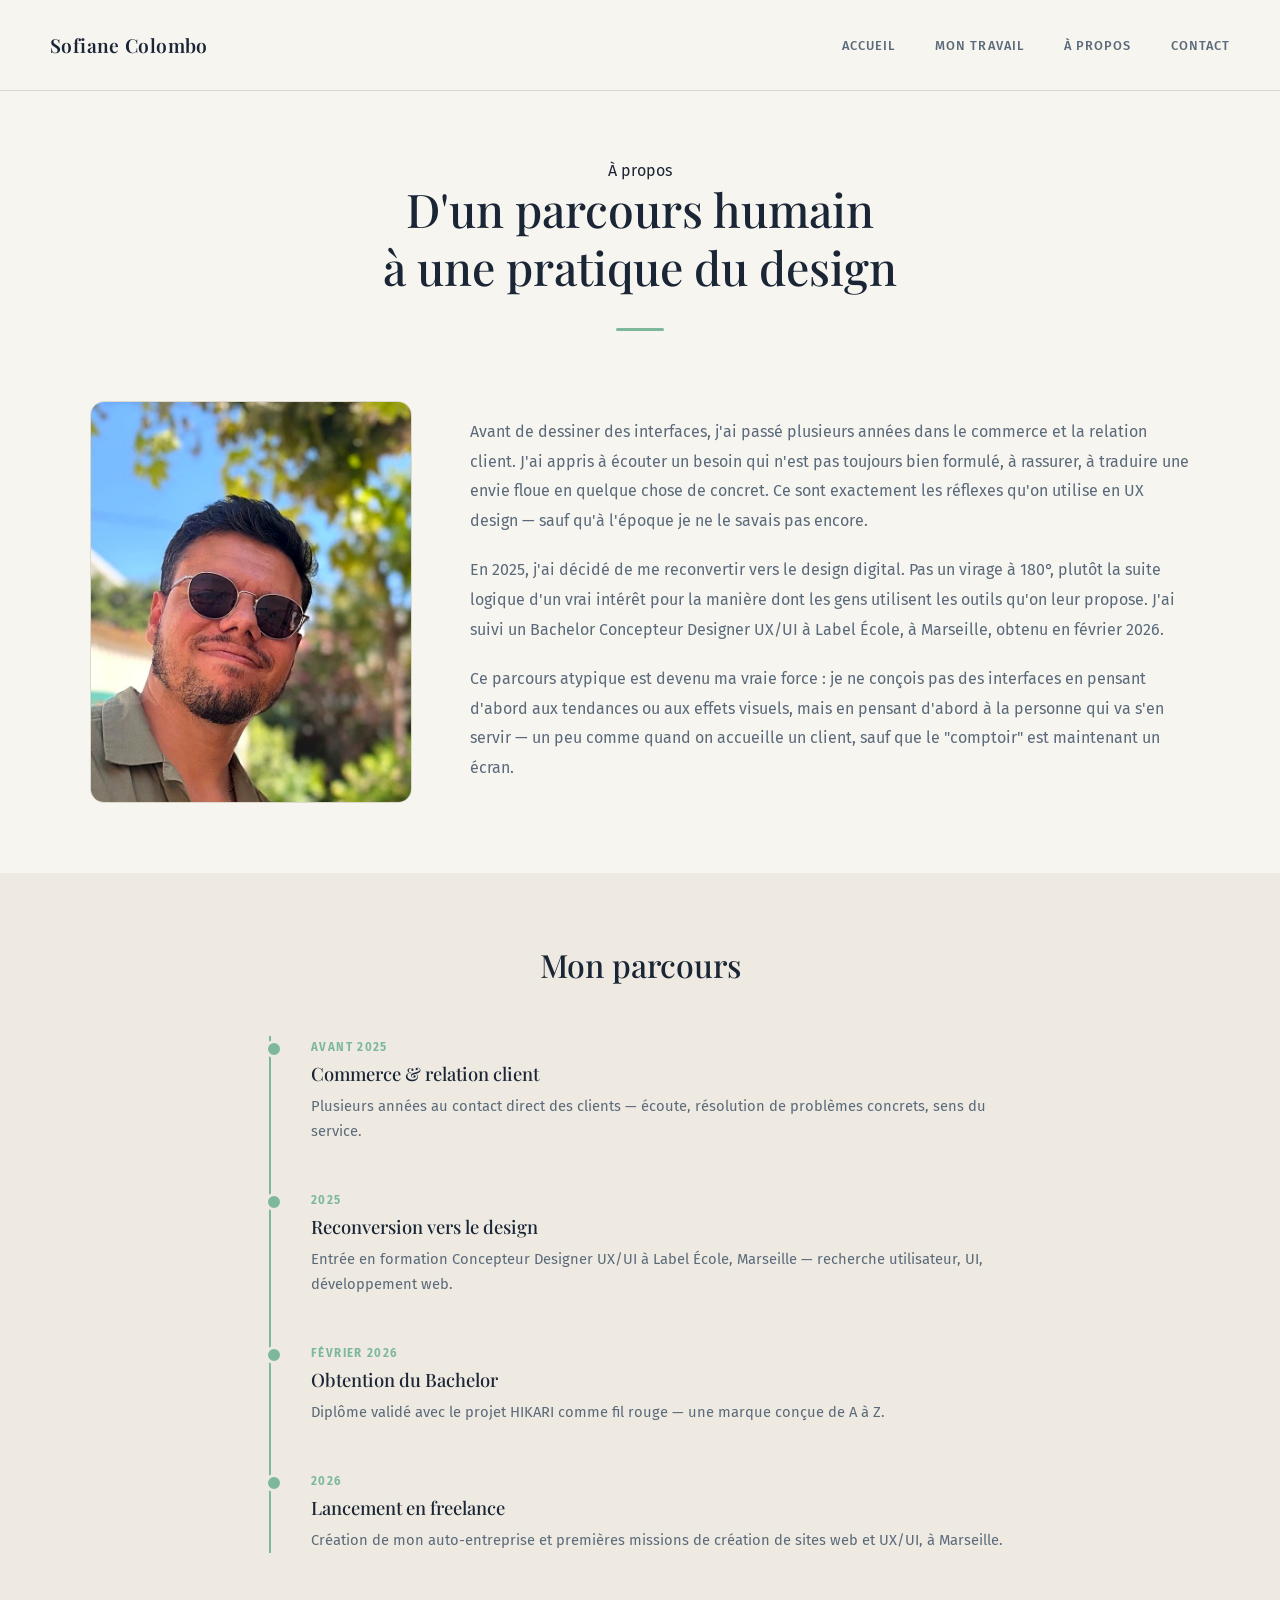
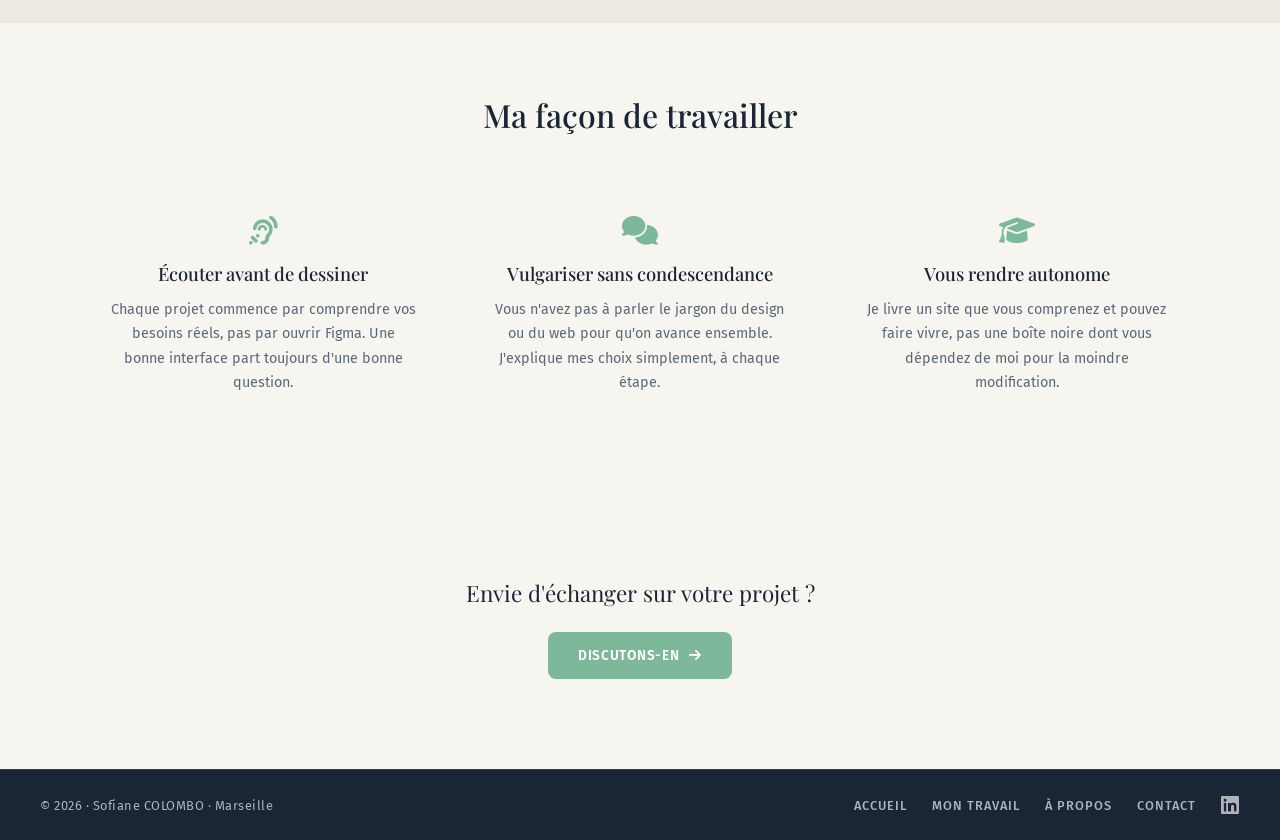
==== a-propos.html @ ccccb4e5 "Refonte totale UX" ====
<!DOCTYPE html>
<html lang="fr">
<head>
    <meta charset="UTF-8">
    <meta name="viewport" content="width=device-width, initial-scale=1.0">
    <meta name="description" content="À propos — Sofiane Colombo, Designer UX/UI & créateur de sites web, Marseille">
    <title>À propos — S. COLOMBO</title>

    <link rel="stylesheet" href="./style.css"/>
    <link rel="preconnect" href="https://fonts.googleapis.com">
    <link rel="preconnect" href="https://fonts.gstatic.com" crossorigin>
    <link href="https://fonts.googleapis.com/css2?family=Fira+Sans:wght@300;400;600&family=Playfair+Display:ital,wght@0,400;0,600;0,700;0,800;1,400&display=swap" rel="stylesheet">
    <link rel='stylesheet' href='https://cdn-uicons.flaticon.com/2.1.0/uicons-regular-rounded/css/uicons-regular-rounded.css'>
    <link rel='stylesheet' href='https://cdn-uicons.flaticon.com/2.1.0/uicons-brands/css/uicons-brands.css'>
    <link rel='stylesheet' href='https://cdn-uicons.flaticon.com/2.1.0/uicons-solid-straight/css/uicons-solid-straight.css'>
    <link rel='stylesheet' href='https://cdn-uicons.flaticon.com/2.1.0/uicons-thin-rounded/css/uicons-thin-rounded.css'>
    <link rel="stylesheet" href="https://cdnjs.cloudflare.com/ajax/libs/font-awesome/6.5.0/css/all.min.css">
</head>

<body>

    <header>
        <a href="./index.html" class="header-name">Sofiane Colombo</a>
        <nav>
            <a href="./index.html">Accueil</a>
            <a href="./travail.html">Mon travail</a>
            <a href="./a-propos.html">À propos</a>
            <a href="./contact.html">Contact</a>
        </nav>
    </header>

    <main>

        <!-- INTRO -->
        <section id="about-hero">
            <span class="eyebrow">À propos</span>
            <h1>D'un parcours humain<br>à une pratique du design</h1>
            <div class="intro-divider"></div>
        </section>

        <!-- STORY -->
        <section id="about-story">
            <div class="about-story-grid">
                <div class="about-portrait">
                    <div class="about-portrait-frame">
                        <img src="./asset/portrait.jpg" alt="Sofiane Colombo" onerror="this.parentElement.classList.add('no-image')">
                    </div>
                </div>
                <div class="about-text">
                    <p>
                        Avant de dessiner des interfaces, j'ai passé plusieurs années dans le commerce et la relation client. J'ai appris à écouter un besoin qui n'est pas toujours bien formulé, à rassurer, à traduire une envie floue en quelque chose de concret. Ce sont exactement les réflexes qu'on utilise en UX design — sauf qu'à l'époque je ne le savais pas encore.
                    </p>
                    <p>
                        En 2025, j'ai décidé de me reconvertir vers le design digital. Pas un virage à 180°, plutôt la suite logique d'un vrai intérêt pour la manière dont les gens utilisent les outils qu'on leur propose. J'ai suivi un Bachelor Concepteur Designer UX/UI à Label École, à Marseille, obtenu en février 2026.
                    </p>
                    <p>
                        Ce parcours atypique est devenu ma vraie force : je ne conçois pas des interfaces en pensant d'abord aux tendances ou aux effets visuels, mais en pensant d'abord à la personne qui va s'en servir — un peu comme quand on accueille un client, sauf que le "comptoir" est maintenant un écran.
                    </p>
                </div>
            </div>
        </section>

        <!-- TIMELINE -->
        <section id="about-timeline">
            <h2>Mon parcours</h2>
            <div class="timeline">
                <div class="timeline-item">
                    <div class="timeline-dot"></div>
                    <div class="timeline-content">
                        <span class="timeline-date">Avant 2025</span>
                        <h3>Commerce & relation client</h3>
                        <p>Plusieurs années au contact direct des clients — écoute, résolution de problèmes concrets, sens du service.</p>
                    </div>
                </div>
                <div class="timeline-item">
                    <div class="timeline-dot"></div>
                    <div class="timeline-content">
                        <span class="timeline-date">2025</span>
                        <h3>Reconversion vers le design</h3>
                        <p>Entrée en formation Concepteur Designer UX/UI à Label École, Marseille — recherche utilisateur, UI, développement web.</p>
                    </div>
                </div>
                <div class="timeline-item">
                    <div class="timeline-dot"></div>
                    <div class="timeline-content">
                        <span class="timeline-date">Février 2026</span>
                        <h3>Obtention du Bachelor</h3>
                        <p>Diplôme validé avec le projet HIKARI comme fil rouge — une marque conçue de A à Z.</p>
                    </div>
                </div>
                <div class="timeline-item">
                    <div class="timeline-dot"></div>
                    <div class="timeline-content">
                        <span class="timeline-date">2026</span>
                        <h3>Lancement en freelance</h3>
                        <p>Création de mon auto-entreprise et premières missions de création de sites web et UX/UI, à Marseille.</p>
                    </div>
                </div>
            </div>
        </section>

        <!-- APPROCHE -->
        <section id="about-values">
            <h2>Ma façon de travailler</h2>
            <div class="values-grid">
                <div class="value-item">
                    <i class="fa-solid fa-ear-listen"></i>
                    <h3>Écouter avant de dessiner</h3>
                    <p>Chaque projet commence par comprendre vos besoins réels, pas par ouvrir Figma. Une bonne interface part toujours d'une bonne question.</p>
                </div>
                <div class="value-item">
                    <i class="fa-solid fa-comments"></i>
                    <h3>Vulgariser sans condescendance</h3>
                    <p>Vous n'avez pas à parler le jargon du design ou du web pour qu'on avance ensemble. J'explique mes choix simplement, à chaque étape.</p>
                </div>
                <div class="value-item">
                    <i class="fa-solid fa-graduation-cap"></i>
                    <h3>Vous rendre autonome</h3>
                    <p>Je livre un site que vous comprenez et pouvez faire vivre, pas une boîte noire dont vous dépendez de moi pour la moindre modification.</p>
                </div>
            </div>
        </section>

        <!-- CTA -->
        <section id="about-cta">
            <p class="about-cta-text">Envie d'échanger sur votre projet ?</p>
            <a href="./contact.html" class="hero-cta">
                Discutons-en <i class="fa-solid fa-arrow-right"></i>
            </a>
        </section>

    </main>

    <footer>
        <p>© 2026 · Sofiane COLOMBO · Marseille</p>
        <div class="footer-links">
            <a href="./index.html">Accueil</a>
            <a href="./travail.html">Mon travail</a>
            <a href="./a-propos.html">À propos</a>
            <a href="./contact.html">Contact</a>
            <a href="https://www.linkedin.com/in/sofiane-colombo-744582396/" target="_blank">
                <i class="fa-brands fa-linkedin"></i>
            </a>
        </div>
    </footer>

</body>
</html>
---- style.css ----
/* =============================================
   VARIABLES
   ============================================= */
:root {
    --ardoise: #1A2535;
    --ardoise-mid: #243345;
    --ardoise-light: #2E3F55;
    --sauge: #7EB89A;
    --sauge-light: #A8D4BC;
    --sauge-dim: rgba(126, 184, 154, 0.15);
    --blanc: #FFFFFF;
    --ivoire: #F7F5F0;
    --ivoire-mid: #EEEAE2;
    --texte: #1A2535;
    --texte-muted: #5A6A7A;
    --texte-light: rgba(255, 255, 255, 0.65);
}

/* =============================================
   BASE
   ============================================= */
body {
    margin: 0;
    padding: 0;
    font-family: "Fira Sans", sans-serif;
    background-color: var(--ivoire);
    color: var(--texte);
}

h1, h2, h3 {
    font-family: "Playfair Display", serif;
    font-weight: 500;
}

/* =============================================
   HEADER
   ============================================= */
header {
    display: flex;
    justify-content: space-between;
    align-items: center;
    height: 90px;
    padding: 0 50px;
    background-color: var(--ivoire);
    border-bottom: 1px solid #DDD8CC;
}

.header-name {
    font-family: "Playfair Display", serif;
    font-size: 1.2rem;
    font-weight: 600;
    color: var(--ardoise);
    text-decoration: none;
    letter-spacing: 0.02em;
}

header nav {
    display: flex;
    gap: 40px;
}

header nav a {
    font-family: "Fira Sans", sans-serif;
    font-size: 0.8rem;
    font-weight: 500;
    letter-spacing: 0.08em;
    text-transform: uppercase;
    text-decoration: none;
    color: var(--texte-muted);
    transition: color 0.3s ease;
    position: relative;
}

header nav a::after {
    content: '';
    position: absolute;
    bottom: -6px;
    left: 0;
    width: 0;
    height: 2px;
    background-color: var(--sauge);
    transition: width 0.3s ease;
}

header nav a:hover {
    color: var(--ardoise);
}

header nav a:hover::after {
    width: 100%;
}

/* =============================================
   FOOTER
   ============================================= */
footer {
    display: flex;
    justify-content: space-between;
    align-items: center;
    height: 70px;
    padding: 0 40px;
    background-color: var(--ardoise);
    border-top: 1px solid var(--ardoise-light);
    color: var(--texte-light);
    font-family: "Fira Sans", sans-serif;
    font-size: 0.8rem;
    letter-spacing: 0.5px;
}

.footer-links {
    display: flex;
    align-items: center;
    gap: 25px;
}

.footer-links a {
    text-decoration: none;
    color: var(--texte-light);
    font-size: 0.8rem;
    font-weight: 500;
    letter-spacing: 1px;
    text-transform: uppercase;
    transition: color 0.3s ease;
}

.footer-links a:hover {
    color: var(--sauge);
}

.footer-links i {
    font-size: 1.3rem;
}

/* =============================================
   BOUTONS & CTA GÉNÉRIQUES
   ============================================= */
.hero-cta {
    display: inline-flex;
    align-items: center;
    gap: 10px;
    background-color: var(--sauge);
    color: var(--blanc);
    padding: 15px 30px;
    border-radius: 8px;
    text-decoration: none;
    font-family: "Fira Sans", sans-serif;
    font-weight: 600;
    letter-spacing: 0.05em;
    text-transform: uppercase;
    font-size: 0.85rem;
    width: fit-content;
    transition: background-color 0.3s ease, transform 0.3s ease;
}

.hero-cta:hover {
    background-color: #3A7A5A;
    transform: translateY(-2px);
}

.bottom-cta {
    text-align: center;
    margin-top: 50px;
    padding-top: 40px;
    border-top: 1px solid #DDD8CC;
}

.bottom-cta-text {
    font-family: "Playfair Display", serif;
    font-size: 1.3rem;
    color: var(--ardoise);
    margin-bottom: 20px;
}

.bottom-cta-button {
    display: inline-flex;
    align-items: center;
    gap: 10px;
    background-color: #3A7A5A;
    color: var(--blanc);
    padding: 14px 28px;
    border-radius: 8px;
    text-decoration: none;
    font-family: "Fira Sans", sans-serif;
    font-weight: 600;
    letter-spacing: 0.05em;
    text-transform: uppercase;
    font-size: 0.85rem;
    transition: background-color 0.3s ease, transform 0.3s ease;
}

.bottom-cta-button:hover {
    background-color: var(--sauge);
    transform: translateY(-2px);
}

/* =============================================
   HOMEPAGE — HERO
   ============================================= */
#home-hero {
    display: grid;
    grid-template-columns: 1fr 1fr;
    gap: 60px;
    align-items: center;
    max-width: 1300px;
    margin: 0 auto;
    padding: 30px 50px 40px;
    min-height: calc(100vh - 90px);
}

.hero-text {
    display: flex;
    flex-direction: column;
    gap: 22px;
}

.hero-eyebrow {
    font-family: "Fira Sans", sans-serif;
    font-size: 0.7rem;
    font-weight: 500;
    letter-spacing: 0.3em;
    text-transform: uppercase;
    color: var(--sauge);
}

.hero-text h1 {
    font-family: "Playfair Display", serif;
    font-size: clamp(2rem, 3.2vw, 2.9rem);
    font-weight: 500;
    line-height: 1.25;
    color: var(--ardoise);
    margin: 0;
}

.hero-description {
    font-family: "Fira Sans", sans-serif;
    font-size: 0.98rem;
    line-height: 1.85;
    color: var(--texte-muted);
    margin: 0;
}

/* Mockup laptop */
.hero-visual {
    position: relative;
    display: flex;
    justify-content: center;
    align-items: center;
}

.laptop-mockup {
    width: 100%;
    max-width: 420px;
}

.laptop-screen {
    background-color: var(--ardoise);
    border-radius: 14px 14px 4px 4px;
    padding: 12px 12px 6px;
    box-shadow: 0 20px 50px rgba(26, 37, 53, 0.25);
}

.laptop-base {
    height: 14px;
    background: linear-gradient(to bottom, #3A4B60, var(--ardoise));
    border-radius: 0 0 10px 10px;
    margin: 0 -8px;
    box-shadow: 0 8px 15px rgba(0, 0, 0, 0.15);
}

/* Carrousel écran laptop */
.screen-carousel {
    position: relative;
    width: 100%;
    height: 260px;
    border-radius: 4px;
    overflow: hidden;
}

.screen-track {
    display: flex;
    width: 100%;
    height: 100%;
    transition: transform 0.8s ease;
}

.screen-slide {
    flex: 0 0 100%;
    width: 100%;
    height: 100%;
    object-fit: cover;
    object-position: top;
}

/* Cartes flottantes autour du mockup */
.floating-card {
    position: absolute;
    border-radius: 10px;
    box-shadow: 0 15px 35px rgba(26, 37, 53, 0.2);
    border: 4px solid var(--blanc);
    object-fit: cover;
}

.floating-card--1 {
    width: 140px;
    height: 100px;
    bottom: 20px;
    left: -20px;
    transform: rotate(-6deg);
    background-color: var(--blanc);
}

.floating-card--2 {
    width: 110px;
    height: 110px;
    top: 0;
    right: -10px;
    transform: rotate(5deg);
    object-fit: contain;
    background-color: var(--blanc);
}

/* =============================================
   PAGE CONTACT
   ============================================= */
.contact-page-body {
    min-height: 100vh;
    display: flex;
    flex-direction: column;
}

.contact-main {
    flex: 1;
    display: flex;
    justify-content: center;
    align-items: center;
    padding: 20px;
    background-color: var(--ivoire);
    background-image: radial-gradient(#DDD8CC 1px, transparent 1px);
    background-size: 20px 20px;
}

.business-card {
    background-color: var(--blanc);
    width: 100%;
    max-width: 400px;
    padding: 40px;
    border: 2px solid var(--sauge);
    border-radius: 15px;
    box-shadow: 10px 10px 0px var(--ivoire-mid);
    text-align: center;
    position: relative;
}

.card-header h3 {
    margin: 0;
    font-size: 1.8rem;
    color: var(--ardoise);
}

.job-title {
    font-family: "Fira Sans", sans-serif;
    text-transform: uppercase;
    letter-spacing: 2px;
    color: var(--sauge);
    font-weight: 600;
    font-size: 0.9rem;
    display: block;
    margin-bottom: 15px;
}

.status-badge {
    display: inline-flex;
    align-items: center;
    gap: 8px;
    background-color: rgba(126, 184, 154, 0.1);
    color: #3A7A5A;
    padding: 5px 12px;
    border-radius: 20px;
    font-size: 0.8rem;
    font-weight: 600;
    border: 1px solid rgba(126, 184, 154, 0.4);
}

.dot {
    height: 8px;
    width: 8px;
    background-color: var(--sauge);
    border-radius: 50%;
    display: inline-block;
}

.divider {
    border: 0;
    height: 1px;
    background: var(--ivoire-mid);
    margin: 30px auto;
    width: 50%;
}

.contact-row {
    display: flex;
    align-items: center;
    justify-content: flex-start;
    gap: 15px;
    padding: 12px;
    margin-bottom: 10px;
    text-decoration: none;
    color: var(--texte-muted);
    background-color: var(--ivoire);
    border-radius: 8px;
    transition: all 0.3s ease;
    border: 1px solid transparent;
}

.contact-row:not(.static):hover {
    background-color: var(--ivoire-mid);
    border-color: var(--sauge);
    transform: translateX(5px);
    color: var(--ardoise);
}

.contact-arrow {
    margin-left: auto;
    font-size: 0.8rem;
    color: var(--sauge);
    opacity: 0.5;
    transition: opacity 0.25s ease, transform 0.25s ease;
}

.contact-row:hover .contact-arrow {
    opacity: 1;
    transform: translateX(4px);
}

.icon-box {
    width: 35px;
    height: 35px;
    background-color: var(--sauge-dim);
    color: var(--sauge);
    border-radius: 50%;
    display: flex;
    justify-content: center;
    align-items: center;
}

.icon-box i {
    font-size: 1rem;
    margin: 0;
}

.card-footer {
    margin-top: 30px;
}

.card-footer a {
    color: var(--sauge);
    text-decoration: none;
    font-weight: bold;
    display: flex;
    justify-content: center;
    align-items: center;
    gap: 5px;
}

.card-footer i {
    font-size: 1.2rem;
    margin: 0;
}

/* =============================================
   PAGE TRAVAIL — PROJET DÉTAIL
   ============================================= */
#real-intro {
    text-align: center;
    padding: 70px 20px 50px;
    max-width: 760px;
    margin: 0 auto;
}

#real-intro .eyebrow {
    display: inline-block;
    font-family: "Fira Sans", sans-serif;
    font-size: 0.75rem;
    font-weight: 600;
    letter-spacing: 0.25em;
    text-transform: uppercase;
    color: var(--sauge);
    margin-bottom: 1rem;
}

#real-intro h1 {
    font-family: "Playfair Display", serif;
    font-size: clamp(1.9rem, 4vw, 3rem);
    font-weight: 500;
    color: var(--ardoise);
    line-height: 1.2;
    margin: 0 0 1.4rem;
}

#real-intro .intro-text {
    font-family: "Fira Sans", sans-serif;
    font-size: 1rem;
    line-height: 1.75;
    color: var(--texte-muted);
    margin: 0 auto;
}

.intro-divider {
    width: 48px;
    height: 3px;
    background-color: var(--sauge);
    margin: 2rem auto 0;
    border-radius: 2px;
}

#real-projects {
    max-width: 1100px;
    margin: 0 auto;
    padding: 20px 20px 60px;
    display: flex;
    flex-direction: column;
    gap: 30px;
}

.real-block {
    display: grid;
    grid-template-columns: 1fr 1fr;
    border: 1px solid #DDD8CC;
    border-radius: 15px;
    overflow: hidden;
    background-color: var(--blanc);
    max-height: 680px;
    opacity: 0;
    transform: translateY(30px);
    transition: opacity 0.6s ease, transform 0.6s ease, border-color 0.3s ease;
}

.real-block:hover {
    border-color: var(--sauge);
}

.real-block.visible {
    opacity: 1;
    transform: translateY(0);
}

.real-block--alt .real-media {
    order: 2;
    background-color: var(--ardoise-mid);
}

.real-block--alt .real-content {
    order: 1;
}

.real-media {
    position: relative;
    overflow: hidden;
    background-color: var(--ivoire-mid);
    min-height: 340px;
    max-height: 650px;
}

.real-media img {
    width: 100%;
    height: 100%;
    object-fit: contain;
    display: block;
    transition: transform 0.5s ease;
}

.real-media video {
    width: 100%;
    height: 100%;
    object-fit: cover;
    object-position: center top;
    display: block;
    transition: transform 0.5s ease;
}

.real-block:hover .real-media img,
.real-block:hover .real-media video {
    transform: scale(1.04);
}

.real-media--iframe {
    padding: 0;
}

.real-media--iframe iframe {
    position: absolute;
    top: 0;
    left: 0;
    width: 100%;
    height: 100%;
    border: 0;
}

.media-placeholder {
    width: 100%;
    height: 100%;
    min-height: 340px;
    display: flex;
    flex-direction: column;
    align-items: center;
    justify-content: center;
    gap: 10px;
    color: var(--sauge);
    background-color: var(--ivoire-mid);
}

.media-placeholder i {
    font-size: 2.5rem;
    opacity: 0.5;
}

.media-placeholder span {
    font-family: "Fira Sans", sans-serif;
    font-size: 0.72rem;
    letter-spacing: 0.1em;
    text-transform: uppercase;
    opacity: 0.6;
}

.media-badge {
    position: absolute;
    top: 14px;
    left: 14px;
    background-color: var(--sauge);
    color: var(--blanc);
    font-family: "Fira Sans", sans-serif;
    font-size: 0.65rem;
    font-weight: 700;
    letter-spacing: 0.15em;
    text-transform: uppercase;
    padding: 4px 10px;
    border-radius: 4px;
}

.real-content {
    padding: clamp(1.8rem, 4vw, 3rem);
    background-color: var(--blanc);
    color: var(--texte);
    display: flex;
    flex-direction: column;
    justify-content: center;
    gap: 0;
}

.real-content--light {
    background-color: var(--ardoise);
}

.real-content--light h2,
.real-content--light .real-content h2 {
    color: var(--blanc) !important;
}

.real-content--light p,
.real-content--light .step-label,
.real-content--light .real-list {
    color: var(--texte-light) !important;
}

.real-content--light .real-list li strong {
    color: var(--blanc) !important;
}

.real-content--light .real-skills span {
    color: var(--sauge-light);
    border-color: rgba(126, 184, 154, 0.4);
    background-color: rgba(126, 184, 154, 0.1);
}

.real-content--light .real-link {
    color: var(--sauge-light);
}

.real-content--light .real-link:hover {
    color: var(--blanc);
}

.real-tag {
    font-family: "Fira Sans", sans-serif;
    font-size: 0.72rem;
    font-weight: 600;
    letter-spacing: 0.15em;
    text-transform: uppercase;
    color: var(--sauge);
    margin-bottom: 0.9rem;
    display: flex;
    align-items: center;
    gap: 6px;
}

.real-content h2 {
    font-family: "Playfair Display", serif;
    font-size: clamp(1.4rem, 2.5vw, 1.9rem);
    font-weight: 700;
    line-height: 1.2;
    margin: 0 0 1.1rem;
    color: var(--ardoise);
}

.real-content p {
    font-family: "Fira Sans", sans-serif;
    font-size: 0.95rem;
    line-height: 1.75;
    margin-bottom: 0.9rem;
    color: var(--texte-muted);
}

.real-skills {
    display: flex;
    flex-wrap: wrap;
    gap: 8px;
    margin: 0.6rem 0 1.4rem;
}

.real-skills span {
    font-family: "Fira Sans", sans-serif;
    font-size: 0.68rem;
    font-weight: 600;
    letter-spacing: 0.1em;
    text-transform: uppercase;
    padding: 4px 10px;
    border: 1px solid rgba(126, 184, 154, 0.5);
    color: #3A7A5A;
    border-radius: 4px;
    background-color: rgba(126, 184, 154, 0.08);
    transition: background-color 0.2s, border-color 0.2s;
}

.real-skills span:hover {
    background-color: rgba(126, 184, 154, 0.18);
    border-color: var(--sauge);
}

.real-link {
    display: inline-flex;
    align-items: center;
    gap: 8px;
    font-family: "Fira Sans", sans-serif;
    font-size: 0.8rem;
    font-weight: 600;
    letter-spacing: 0.15em;
    text-transform: uppercase;
    text-decoration: none;
    color: var(--sauge);
    transition: gap 0.2s ease, color 0.2s ease;
    align-self: flex-start;
}

.real-link:hover {
    gap: 14px;
    color: #3A7A5A;
}

.project-meta {
    display: flex;
    flex-wrap: wrap;
    justify-content: center;
    gap: 0;
    margin-top: 40px;
    border: 1px solid #DDD8CC;
    border-radius: 12px;
    overflow: hidden;
    max-width: 760px;
    margin-left: auto;
    margin-right: auto;
    background-color: var(--blanc);
}

.meta-item {
    flex: 1 1 160px;
    display: flex;
    flex-direction: column;
    gap: 6px;
    padding: 20px 24px;
    border-right: 1px solid #DDD8CC;
    text-align: center;
}

.meta-item:last-child {
    border-right: none;
}

.meta-label {
    font-family: "Fira Sans", sans-serif;
    font-size: 0.7rem;
    font-weight: 600;
    letter-spacing: 0.15em;
    text-transform: uppercase;
    color: var(--sauge);
}

.meta-value {
    font-family: "Fira Sans", sans-serif;
    font-size: 0.88rem;
    color: var(--texte-muted);
    line-height: 1.4;
}

.real-process {
    display: flex;
    flex-direction: column;
    gap: 10px;
    margin: 1rem 0;
    border-left: 2px solid var(--sauge);
    padding-left: 16px;
}

.process-step {
    display: flex;
    align-items: center;
    gap: 12px;
}

.step-num {
    font-family: "Fira Sans", sans-serif;
    font-size: 0.7rem;
    font-weight: 600;
    color: var(--sauge);
    min-width: 24px;
}

.step-label {
    font-family: "Fira Sans", sans-serif;
    font-size: 0.85rem;
    color: var(--texte-muted);
}

.real-list {
    font-family: "Fira Sans", sans-serif;
    font-size: 0.92rem;
    line-height: 1.75;
    color: var(--texte-muted);
    padding-left: 20px;
    margin: 0.6rem 0 1rem;
}

.real-list li {
    margin-bottom: 6px;
}

.real-list li strong {
    color: var(--ardoise);
}

.kpi-grid {
    display: grid;
    grid-template-columns: 1fr 1fr;
    gap: 16px;
    margin-top: 20px;
    width: 100%;
    padding: 0 24px;
}

.kpi-item {
    display: flex;
    flex-direction: column;
    align-items: center;
    gap: 4px;
    padding: 16px;
    background-color: rgba(126, 184, 154, 0.08);
    border: 1px solid rgba(126, 184, 154, 0.25);
    border-radius: 8px;
}

.kpi-val {
    font-family: "Playfair Display", serif;
    font-size: 1.6rem;
    font-weight: 700;
    color: var(--sauge);
}

.kpi-desc {
    font-family: "Fira Sans", sans-serif;
    font-size: 0.7rem;
    letter-spacing: 0.08em;
    text-transform: uppercase;
    color: var(--texte-muted);
    text-align: center;
}

/* =============================================
   PAGE TRAVAIL — HUB (GRILLE DE PROJETS)
   ============================================= */
#hub-intro {
    text-align: center;
    padding: 70px 20px 40px;
}

#hub-intro .eyebrow {
    display: inline-block;
    font-family: "Fira Sans", sans-serif;
    font-size: 0.75rem;
    font-weight: 600;
    letter-spacing: 0.25em;
    text-transform: uppercase;
    color: var(--sauge);
    margin-bottom: 0.8rem;
}

#hub-intro h1 {
    font-family: "Playfair Display", serif;
    font-size: clamp(1.8rem, 4vw, 2.8rem);
    font-weight: 500;
    color: var(--ardoise);
    margin: 0 0 1.5rem;
}

#hub-grid {
    display: grid;
    grid-template-columns: repeat(3, 1fr);
    gap: 24px;
    max-width: 1100px;
    margin: 0 auto;
    padding: 20px 30px 90px;
}

.hub-card {
    display: flex;
    flex-direction: column;
    border: 1px solid #DDD8CC;
    border-radius: 15px;
    overflow: hidden;
    text-decoration: none;
    color: inherit;
    background: var(--blanc);
    transition: transform 0.3s ease, box-shadow 0.3s ease, border-color 0.3s ease;
}

.hub-card:hover {
    transform: translateY(-6px);
    box-shadow: 0 12px 30px rgba(26, 37, 53, 0.12);
    border-color: var(--sauge);
}

.hub-card-media {
    position: relative;
    width: 100%;
    aspect-ratio: 4 / 3;
    overflow: hidden;
}

.hub-card-media img {
    width: 100%;
    height: 100%;
    padding-bottom: 30px;
    object-fit: contain;
    display: block;
    transition: transform 0.4s ease;
}

.hub-card:hover .hub-card-media img {
    transform: scale(1.05);
}

.hub-card-media--logo {
    display: flex;
    align-items: center;
    justify-content: center;
    padding: 20px;
    box-sizing: border-box;
    background: var(--blanc);
}

.hub-card-media--logo img {
    object-fit: contain;
    object-position: center;
}

.hub-card-badge {
    position: absolute;
    bottom: 10px;
    left: 10px;
    background: var(--sauge);
    color: var(--blanc);
    font-family: "Fira Sans", sans-serif;
    font-size: 0.6rem;
    font-weight: 700;
    letter-spacing: 0.12em;
    text-transform: uppercase;
    padding: 4px 9px;
    border-radius: 4px;
}

.hub-card-wip {
    position: absolute;
    top: 10px;
    right: 10px;
    background: var(--ardoise);
    color: var(--blanc);
    font-family: "Fira Sans", sans-serif;
    font-size: 0.6rem;
    font-weight: 700;
    letter-spacing: 0.12em;
    text-transform: uppercase;
    padding: 4px 9px;
    border-radius: 4px;
}

.hub-card-content {
    padding: 20px 22px 22px;
    display: flex;
    flex-direction: column;
    gap: 8px;
    flex: 1;
}

.hub-card-content h2 {
    font-family: "Playfair Display", serif;
    font-size: 1.2rem;
    font-weight: 700;
    color: var(--ardoise);
    margin: 0;
}

.hub-card-content p {
    font-family: "Fira Sans", sans-serif;
    font-size: 0.85rem;
    line-height: 1.6;
    color: var(--texte-muted);
    margin: 0;
    flex: 1;
}

.hub-card-link {
    display: inline-flex;
    align-items: center;
    gap: 6px;
    font-family: "Fira Sans", sans-serif;
    font-size: 0.72rem;
    font-weight: 600;
    letter-spacing: 0.1em;
    text-transform: uppercase;
    color: var(--sauge);
    margin-top: 4px;
    transition: gap 0.25s ease;
}

.hub-card:hover .hub-card-link {
    gap: 12px;
}

.detail-back {
    display: block;
    text-align: center;
    margin: 10px 0 40px;
    font-family: "Fira Sans", sans-serif;
    font-size: 0.8rem;
    font-weight: 600;
    letter-spacing: 0.08em;
    text-transform: uppercase;
    color: var(--ardoise);
    text-decoration: none;
    transition: color 0.25s ease;
}

.detail-back:hover {
    color: var(--sauge);
}

.detail-back i {
    margin-right: 6px;
}

/* =============================================
   PAGE À PROPOS
   ============================================= */
#about-hero {
    text-align: center;
    padding: 70px 20px 50px;
    max-width: 760px;
    margin: 0 auto;
}

#about-hero h1 {
    font-family: "Playfair Display", serif;
    font-size: clamp(1.9rem, 4vw, 2.9rem);
    font-weight: 500;
    color: var(--ardoise);
    line-height: 1.25;
    margin: 0;
}

#about-story {
    max-width: 1100px;
    margin: 0 auto;
    padding: 20px 30px 70px;
}

.about-story-grid {
    display: grid;
    grid-template-columns: 320px 1fr;
    gap: 60px;
    align-items: start;
}

.about-portrait-frame {
    width: 100%;
    aspect-ratio: 4 / 5;
    border-radius: 14px;
    overflow: hidden;
    background-color: var(--ivoire-mid);
    border: 1px solid #DDD8CC;
}

.about-portrait-frame img {
    width: 100%;
    height: 100%;
    object-fit: cover;
    display: block;
}

.about-portrait-frame.no-image {
    display: flex;
    align-items: center;
    justify-content: center;
}

.about-portrait-frame.no-image::before {
    content: "\f007";
    font-family: "Font Awesome 6 Free";
    font-weight: 900;
    font-size: 3rem;
    color: var(--sauge);
    opacity: 0.4;
}

.about-portrait-frame.no-image img {
    display: none;
}

.about-text p {
    font-family: "Fira Sans", sans-serif;
    font-size: 1rem;
    line-height: 1.85;
    color: var(--texte-muted);
    margin-bottom: 20px;
}

#about-timeline {
    background-color: var(--ivoire-mid);
    padding: 70px 30px;
}

#about-timeline h2,
#about-values h2 {
    font-family: "Playfair Display", serif;
    font-size: 2rem;
    text-align: center;
    color: var(--ardoise);
    margin: 0 0 50px;
}

.timeline {
    max-width: 700px;
    margin: 0 auto;
    display: flex;
    flex-direction: column;
    gap: 0;
    border-left: 2px solid var(--sauge);
    padding-left: 40px;
}

.timeline-item {
    position: relative;
    padding-bottom: 45px;
}

.timeline-item:last-child {
    padding-bottom: 0;
}

.timeline-dot {
    position: absolute;
    left: -46px;
    top: 4px;
    width: 12px;
    height: 12px;
    background-color: var(--sauge);
    border: 3px solid var(--ivoire-mid);
    border-radius: 50%;
}

.timeline-date {
    font-family: "Fira Sans", sans-serif;
    font-size: 0.72rem;
    font-weight: 700;
    letter-spacing: 0.12em;
    text-transform: uppercase;
    color: var(--sauge);
}

.timeline-content h3 {
    font-family: "Playfair Display", serif;
    font-size: 1.15rem;
    color: var(--ardoise);
    margin: 6px 0 8px;
}

.timeline-content p {
    font-family: "Fira Sans", sans-serif;
    font-size: 0.92rem;
    line-height: 1.7;
    color: var(--texte-muted);
    margin: 0;
}

#about-values {
    padding: 70px 30px;
    max-width: 1100px;
    margin: 0 auto;
}

.values-grid {
    display: grid;
    grid-template-columns: repeat(3, 1fr);
    gap: 30px;
}

.value-item {
    text-align: center;
    padding: 30px 20px;
}

.value-item i {
    font-size: 1.8rem;
    color: var(--sauge);
    margin-bottom: 16px;
}

.value-item h3 {
    font-family: "Playfair Display", serif;
    font-size: 1.15rem;
    color: var(--ardoise);
    margin: 0 0 12px;
}

.value-item p {
    font-family: "Fira Sans", sans-serif;
    font-size: 0.9rem;
    line-height: 1.7;
    color: var(--texte-muted);
    margin: 0;
}

#about-cta {
    text-align: center;
    padding: 60px 30px 90px;
}

.about-cta-text {
    font-family: "Playfair Display", serif;
    font-size: 1.4rem;
    color: var(--ardoise);
    margin-bottom: 24px;
}

/* =============================================
   RESPONSIVE
   ============================================= */
@media (max-width: 1024px) {
    #hub-grid {
        grid-template-columns: repeat(2, 1fr);
    }
}

@media (max-width: 900px) {
    #home-hero {
        grid-template-columns: 1fr;
        padding: 50px 24px;
        text-align: center;
    }
    .hero-text {
        align-items: center;
    }
    .hero-visual {
        margin-top: 40px;
    }
}

@media (max-width: 768px) {
    header {
        padding: 0 20px;
        height: 70px;
    }
    header nav {
        gap: 20px;
    }
    header nav a {
        font-size: 0.7rem;
    }
    .real-block,
    .real-block--alt {
        grid-template-columns: 1fr;
        max-height: none;
        overflow: visible;
    }
    .real-media {
        min-height: 220px;
        max-height: 280px;
    }
    .real-content {
        padding: 1.5rem;
    }
    .real-block--alt .real-media {
        order: 1;
    }
    .real-block--alt .real-content {
        order: 2;
    }
    footer {
        flex-direction: column;
        height: auto;
        padding: 20px;
        gap: 14px;
        text-align: center;
    }
    .about-story-grid {
        grid-template-columns: 1fr;
    }
    .about-portrait-frame {
        max-width: 280px;
        margin: 0 auto;
    }
    .values-grid {
        grid-template-columns: 1fr;
    }
    .timeline {
        padding-left: 30px;
    }
    .timeline-dot {
        left: -36px;
    }
}

@media (max-width: 600px) {
    #hub-grid {
        grid-template-columns: 1fr;
    }
}
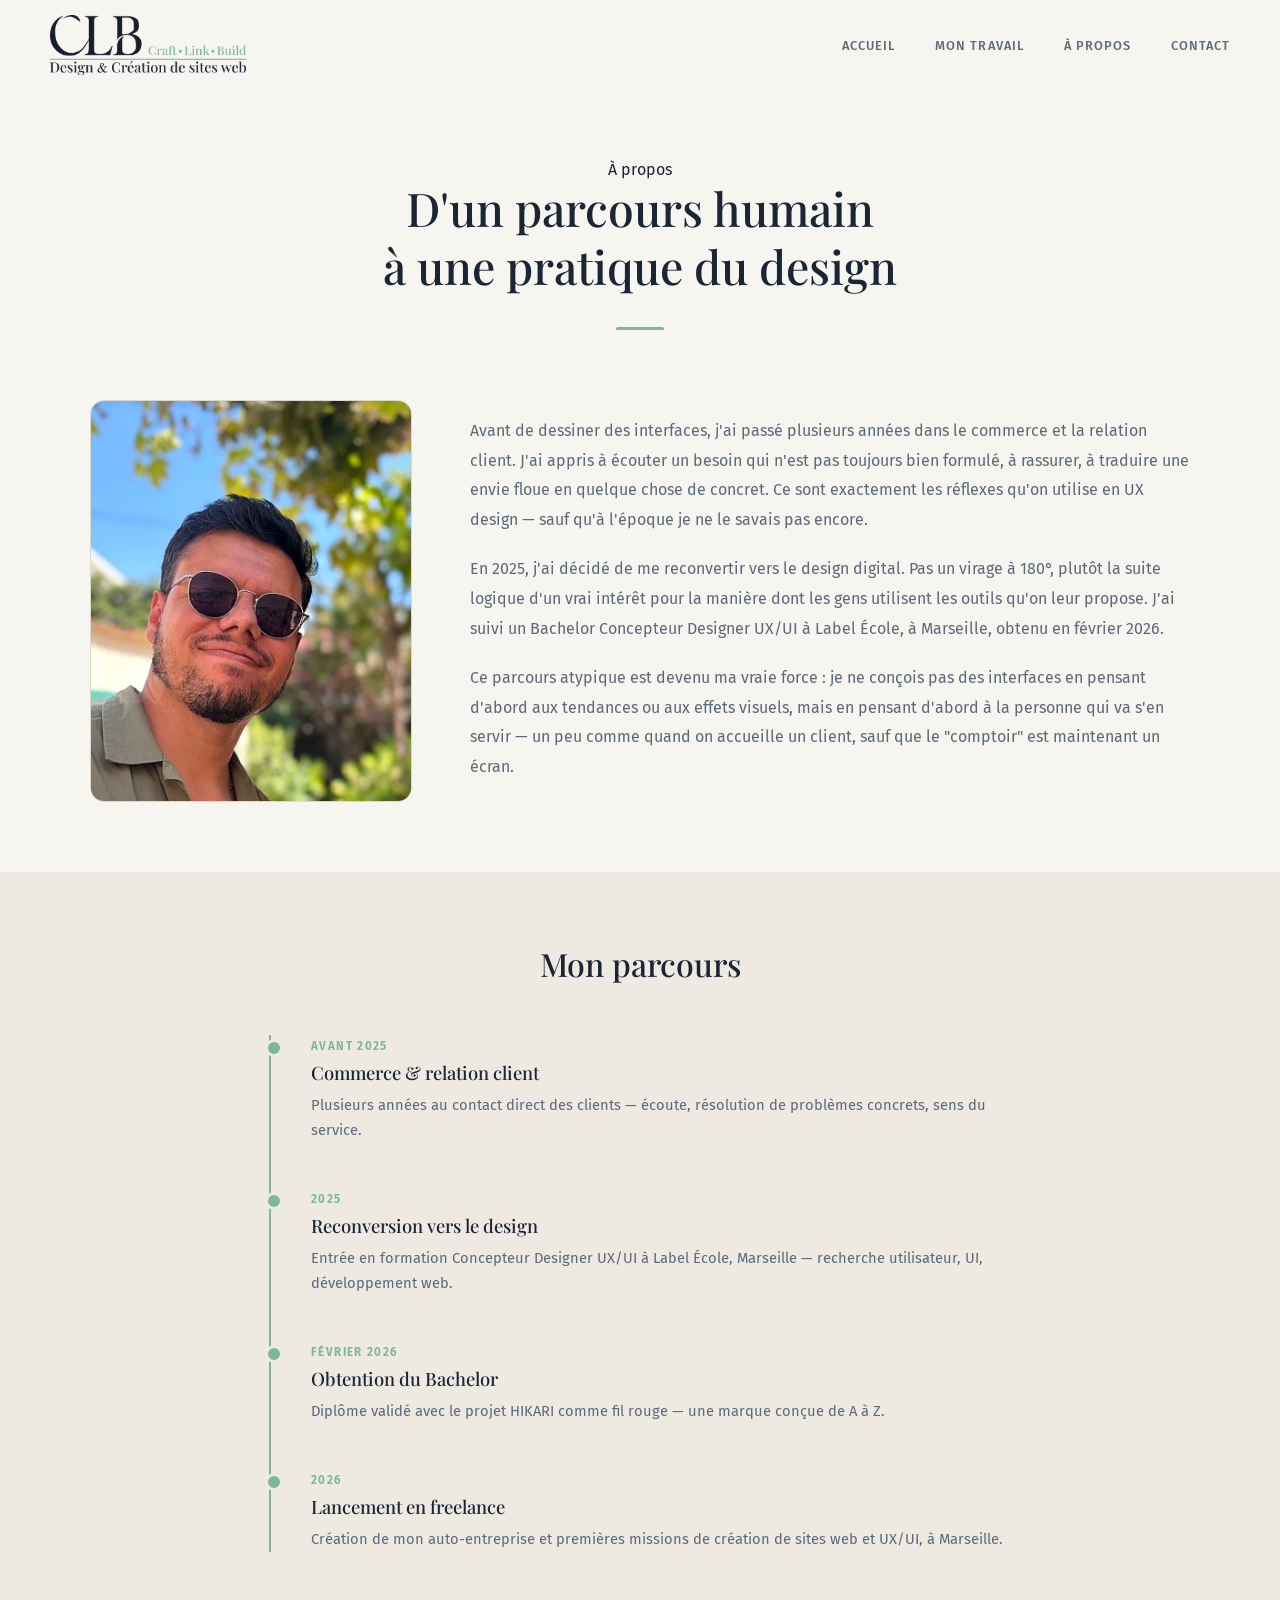
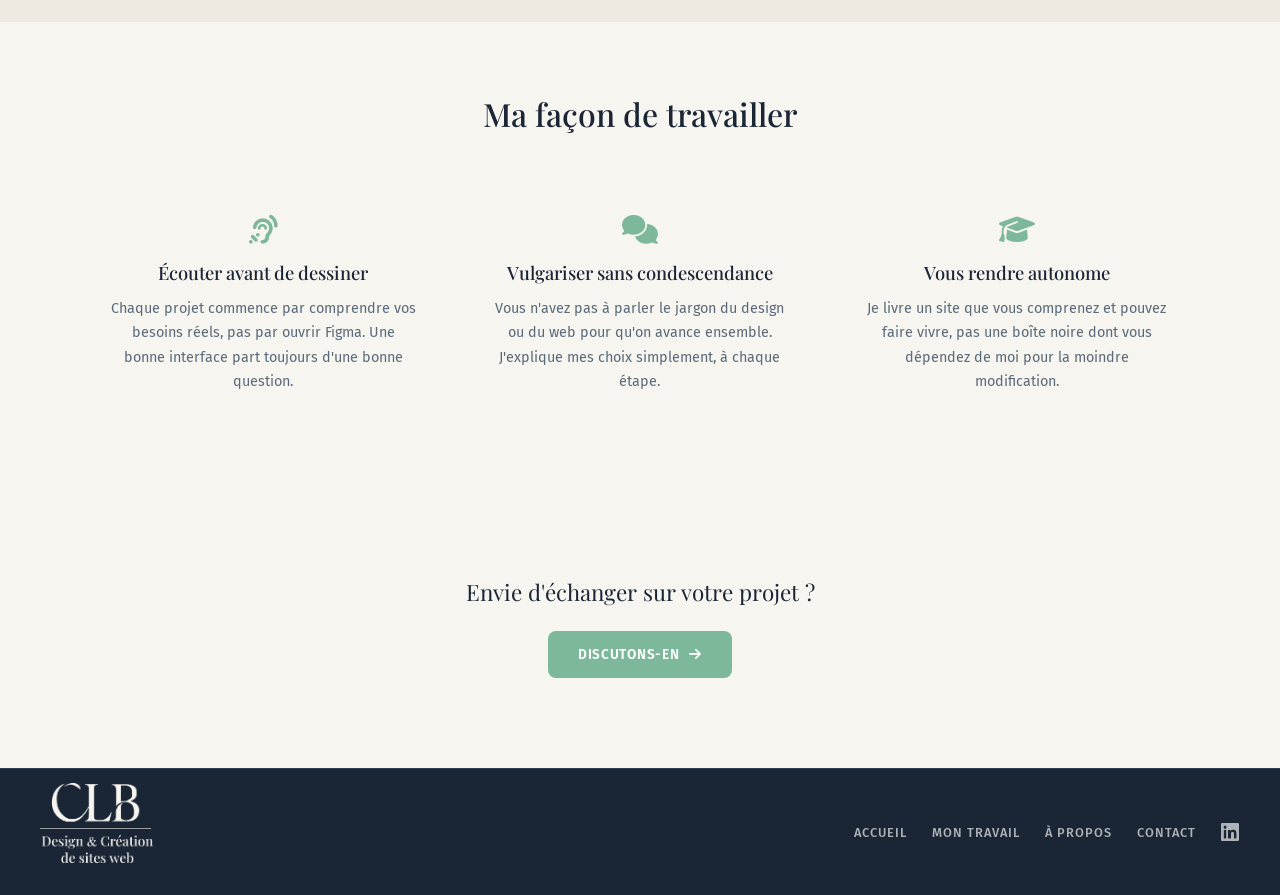
==== commit 720534dd: "Création logo header footer favicon" ====
--- a/a-propos.html
+++ b/a-propos.html
@@ -20,7 +20,9 @@
 <body>
 
     <header>
-        <a href="./index.html" class="header-name">Sofiane Colombo</a>
+        <a href="./index.html" class="header-logo">
+            <img src="./asset/logo-clb-header.png" alt="logo clb">
+        </a>
         <nav>
             <a href="./index.html">Accueil</a>
             <a href="./travail.html">Mon travail</a>
@@ -132,7 +134,9 @@
     </main>
 
     <footer>
-        <p>© 2026 · Sofiane COLOMBO · Marseille</p>
+        <a href="./index.html" class="footer-logo">
+            <img src="./asset/logo-clb-footer.png" alt="Logo Sofiane Colombo">
+        </a>
         <div class="footer-links">
             <a href="./index.html">Accueil</a>
             <a href="./travail.html">Mon travail</a>
--- a/style.css
+++ b/style.css
@@ -42,16 +42,17 @@
     height: 90px;
     padding: 0 50px;
     background-color: var(--ivoire);
-    border-bottom: 1px solid #DDD8CC;
-}
-
-.header-name {
-    font-family: "Playfair Display", serif;
-    font-size: 1.2rem;
-    font-weight: 600;
-    color: var(--ardoise);
-    text-decoration: none;
-    letter-spacing: 0.02em;
+}
+
+.header-logo {
+    display: flex;
+    align-items: center;
+}
+
+.header-logo img {
+    height: 60px;
+    width: auto;
+    display: block;
 }
 
 header nav {
@@ -97,14 +98,20 @@
     display: flex;
     justify-content: space-between;
     align-items: center;
-    height: 70px;
-    padding: 0 40px;
+    height: 110px;
+    padding: 8px 40px;
     background-color: var(--ardoise);
     border-top: 1px solid var(--ardoise-light);
     color: var(--texte-light);
     font-family: "Fira Sans", sans-serif;
     font-size: 0.8rem;
     letter-spacing: 0.5px;
+}
+
+.footer-logo img {
+    max-height: 80px; 
+    width: auto;
+    margin-bottom: 1rem;
 }
 
 .footer-links {
@@ -245,6 +252,7 @@
     display: flex;
     justify-content: center;
     align-items: center;
+    width: 100%;
 }
 
 .laptop-mockup {
@@ -319,6 +327,43 @@
     background-color: var(--blanc);
 }
 
+/* Lien sous laptop */
+
+.hero-visual-col {
+    display: flex;
+    flex-direction: column;
+    align-items: center;
+    gap: 20px;
+}
+
+.laptop-link {
+    display: block;
+    text-decoration: none;
+}
+
+.laptop-link:hover .laptop-screen {
+    box-shadow: 0 25px 60px rgba(26, 37, 53, 0.35);
+}
+
+.hero-below-link {
+    display: inline-flex;
+    align-items: center;
+    gap: 8px;
+    font-family: "Fira Sans", sans-serif;
+    font-size: 0.8rem;
+    font-weight: 600;
+    letter-spacing: 0.15em;
+    text-transform: uppercase;
+    text-decoration: none;
+    color: var(--sauge);
+    transition: gap 0.2s ease, color 0.2s ease;
+}
+
+.hero-below-link:hover {
+    gap: 14px;
+    color: #3A7A5A;
+}
+
 /* =============================================
    PAGE CONTACT
    ============================================= */
@@ -371,6 +416,7 @@
 .status-badge {
     display: inline-flex;
     align-items: center;
+    margin-top: 8px;
     gap: 8px;
     background-color: rgba(126, 184, 154, 0.1);
     color: #3A7A5A;
@@ -1341,4 +1387,30 @@
     #hub-grid {
         grid-template-columns: 1fr;
     }
+}
+
+@media (max-width: 480px) {
+    header {
+        flex-wrap: wrap;
+        height: auto;
+        min-height: 70px;
+        padding: 16px 20px;
+        row-gap: 12px;
+    }
+
+    .header-name {
+        font-size: 1.05rem;
+    }
+
+    header nav {
+        width: 100%;
+        justify-content: space-between;
+        gap: 8px;
+    }
+
+    header nav a {
+        font-size: 0.62rem;
+        text-align: center;
+        line-height: 1.3;
+    }
 }
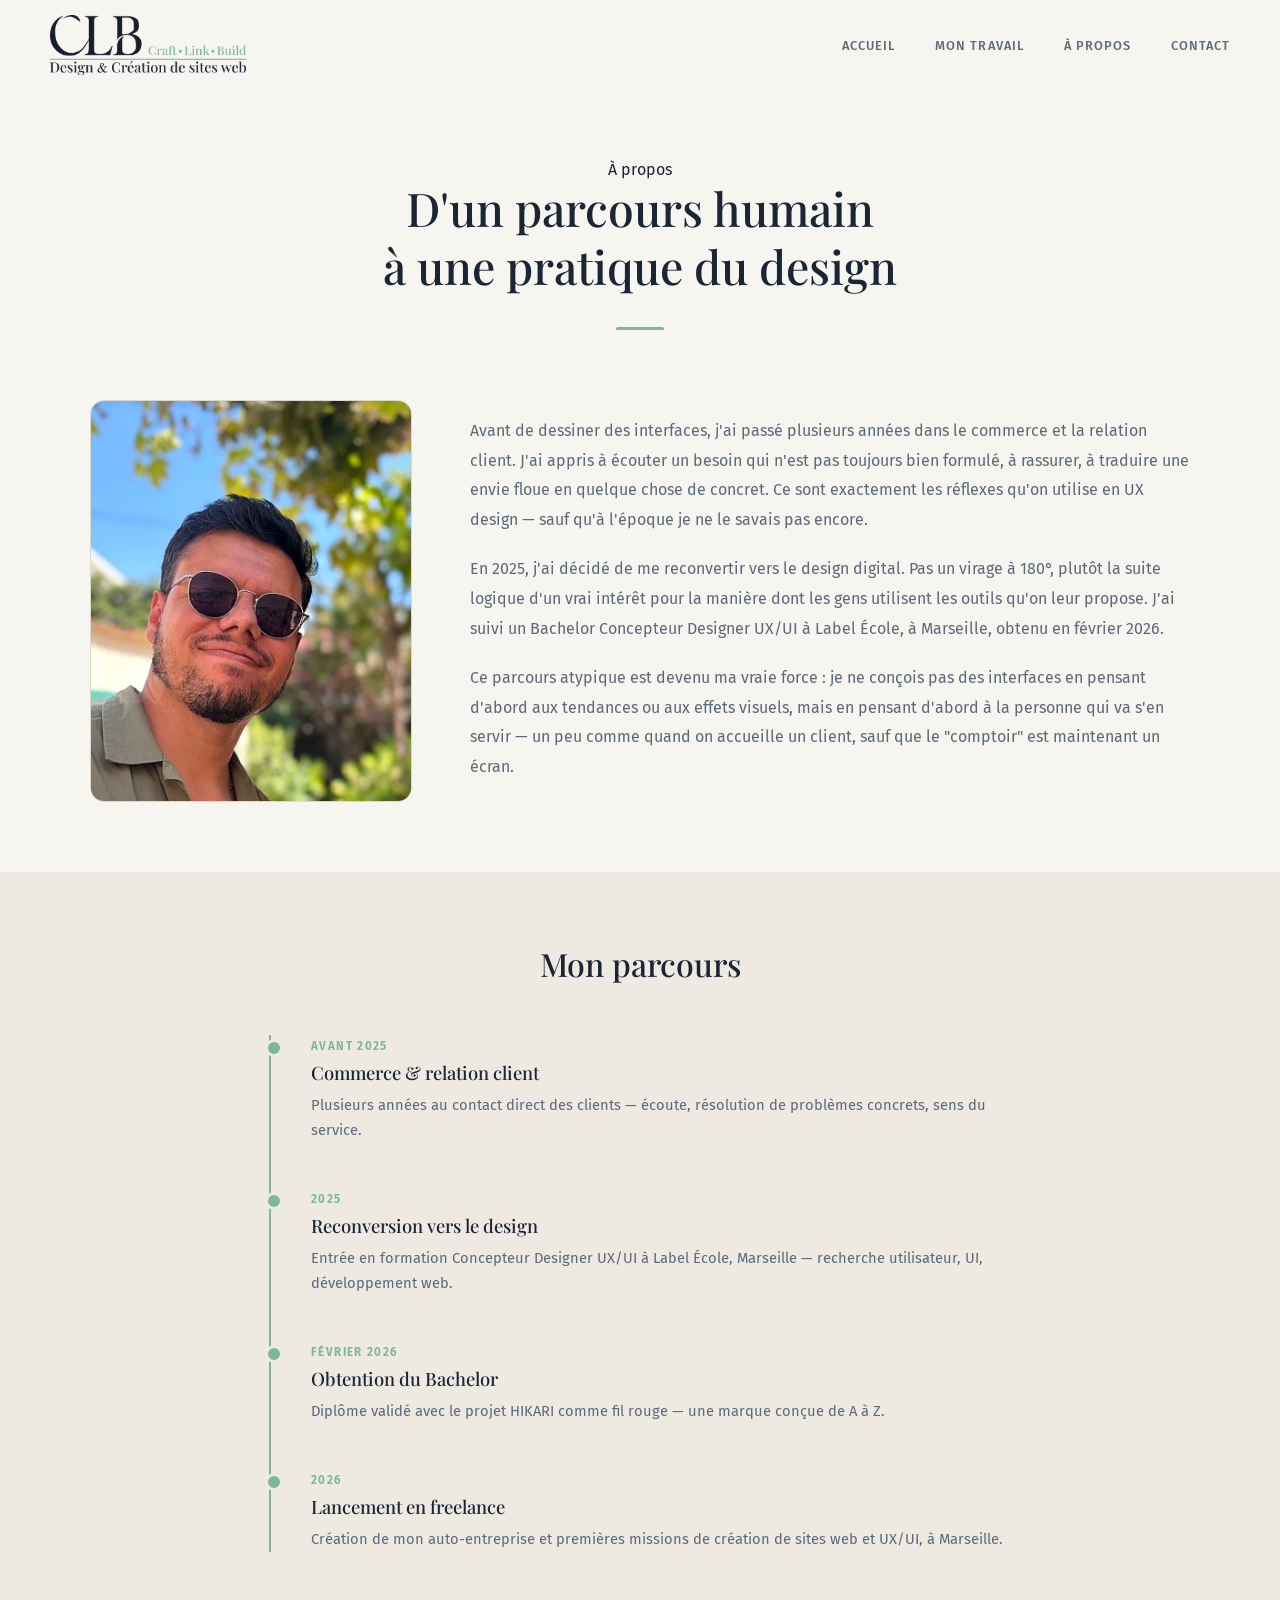
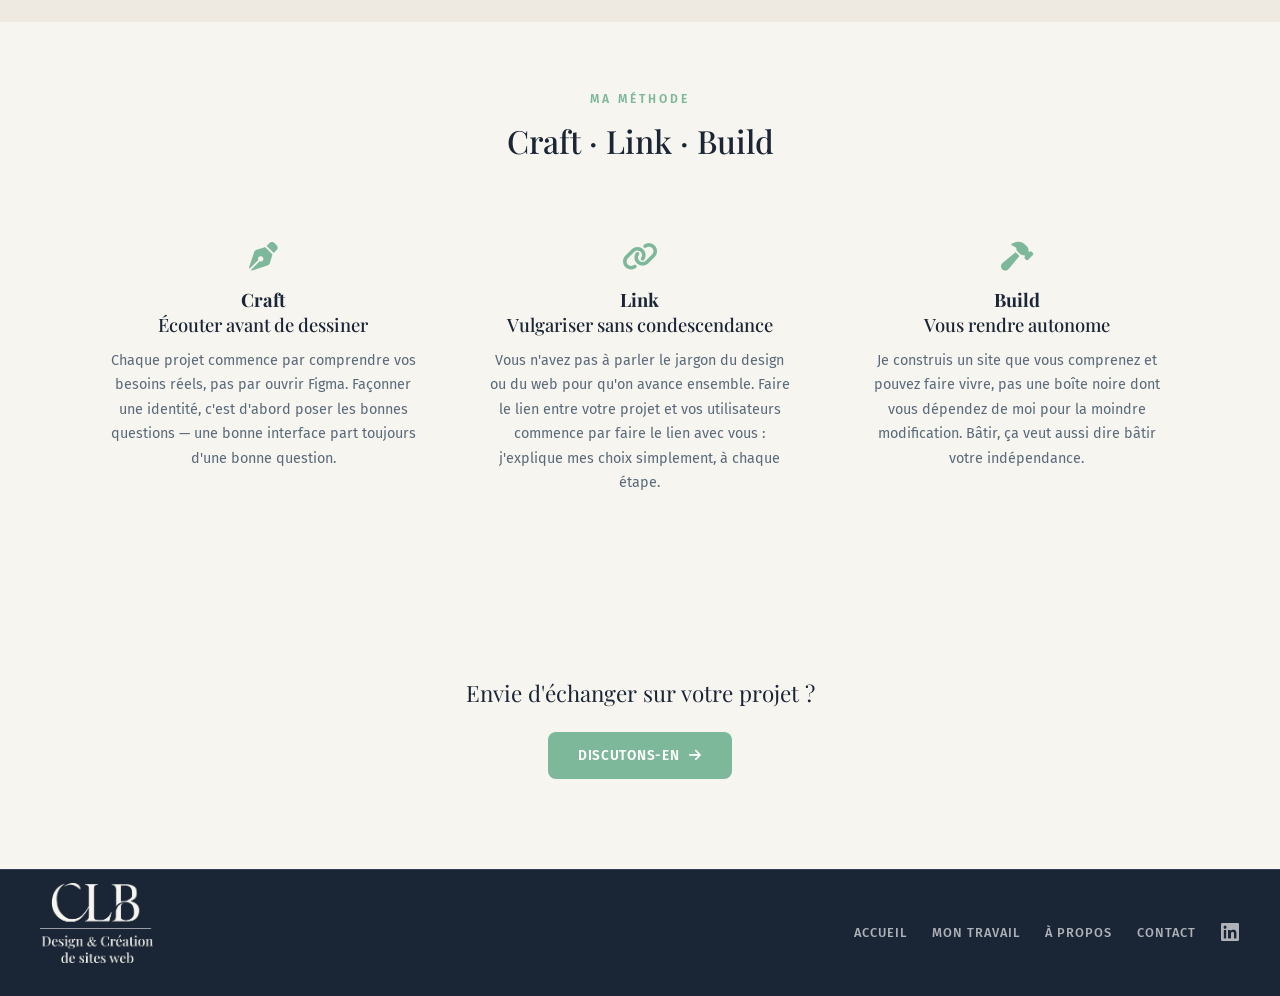
==== commit bf9d2330: "ajout méthode clb index + about" ====
--- a/a-propos.html
+++ b/a-propos.html
@@ -103,25 +103,26 @@
 
         <!-- APPROCHE -->
         <section id="about-values">
-            <h2>Ma façon de travailler</h2>
-            <div class="values-grid">
-                <div class="value-item">
-                    <i class="fa-solid fa-ear-listen"></i>
-                    <h3>Écouter avant de dessiner</h3>
-                    <p>Chaque projet commence par comprendre vos besoins réels, pas par ouvrir Figma. Une bonne interface part toujours d'une bonne question.</p>
-                </div>
-                <div class="value-item">
-                    <i class="fa-solid fa-comments"></i>
-                    <h3>Vulgariser sans condescendance</h3>
-                    <p>Vous n'avez pas à parler le jargon du design ou du web pour qu'on avance ensemble. J'explique mes choix simplement, à chaque étape.</p>
-                </div>
-                <div class="value-item">
-                    <i class="fa-solid fa-graduation-cap"></i>
-                    <h3>Vous rendre autonome</h3>
-                    <p>Je livre un site que vous comprenez et pouvez faire vivre, pas une boîte noire dont vous dépendez de moi pour la moindre modification.</p>
-                </div>
-            </div>
-        </section>
+    <span class="eyebrow">Ma méthode</span>
+    <h2>Craft · Link · Build</h2>
+    <div class="values-grid">
+        <div class="value-item">
+            <i class="fa-solid fa-pen-nib"></i>
+            <h3><strong>Craft</strong><br>Écouter avant de dessiner</h3>
+            <p>Chaque projet commence par comprendre vos besoins réels, pas par ouvrir Figma. Façonner une identité, c'est d'abord poser les bonnes questions — une bonne interface part toujours d'une bonne question.</p>
+        </div>
+        <div class="value-item">
+            <i class="fa-solid fa-link"></i>
+            <h3><strong>Link</strong><br>Vulgariser sans condescendance</h3>
+            <p>Vous n'avez pas à parler le jargon du design ou du web pour qu'on avance ensemble. Faire le lien entre votre projet et vos utilisateurs commence par faire le lien avec vous : j'explique mes choix simplement, à chaque étape.</p>
+        </div>
+        <div class="value-item">
+            <i class="fa-solid fa-hammer"></i>
+            <h3><strong>Build</strong><br>Vous rendre autonome</h3>
+            <p>Je construis un site que vous comprenez et pouvez faire vivre, pas une boîte noire dont vous dépendez de moi pour la moindre modification. Bâtir, ça veut aussi dire bâtir votre indépendance.</p>
+        </div>
+    </div>
+</section>
 
         <!-- CTA -->
         <section id="about-cta">
--- a/style.css
+++ b/style.css
@@ -365,6 +365,54 @@
 }
 
 /* =============================================
+   HOMEPAGE — CRAFT LINK BUILD
+   ============================================= */
+#home-method {
+    background-color: var(--ivoire-mid);
+    padding: 80px 30px;
+    text-align: center;
+    border-top: 1px solid #DDD8CC;
+}
+
+#home-method .eyebrow {
+    display: inline-block;
+    font-family: "Fira Sans", sans-serif;
+    font-size: 0.75rem;
+    font-weight: 600;
+    letter-spacing: 0.25em;
+    text-transform: uppercase;
+    color: var(--sauge);
+    margin-bottom: 1rem;
+}
+
+#home-method h2 {
+    font-family: "Playfair Display", serif;
+    font-size: clamp(1.8rem, 3.5vw, 2.6rem);
+    font-weight: 500;
+    color: var(--ardoise);
+    margin: 0 0 1.2rem;
+}
+
+#home-method .intro-text {
+    font-family: "Fira Sans", sans-serif;
+    font-size: 1rem;
+    line-height: 1.75;
+    color: var(--texte-muted);
+    max-width: 640px;
+    margin: 0 auto;
+}
+
+#home-method .values-grid {
+    max-width: 1100px;
+    margin: 50px auto 0;
+}
+
+#home-cta {
+    text-align: center;
+    padding: 70px 30px 90px;
+}
+
+/* =============================================
    PAGE CONTACT
    ============================================= */
 .contact-page-body {
@@ -1305,6 +1353,18 @@
     margin-bottom: 24px;
 }
 
+#about-values .eyebrow {
+    display: block;
+    text-align: center;
+    font-family: "Fira Sans", sans-serif;
+    font-size: 0.75rem;
+    font-weight: 600;
+    letter-spacing: 0.25em;
+    text-transform: uppercase;
+    color: var(--sauge);
+    margin-bottom: 0.8rem;
+}
+
 /* =============================================
    RESPONSIVE
    ============================================= */
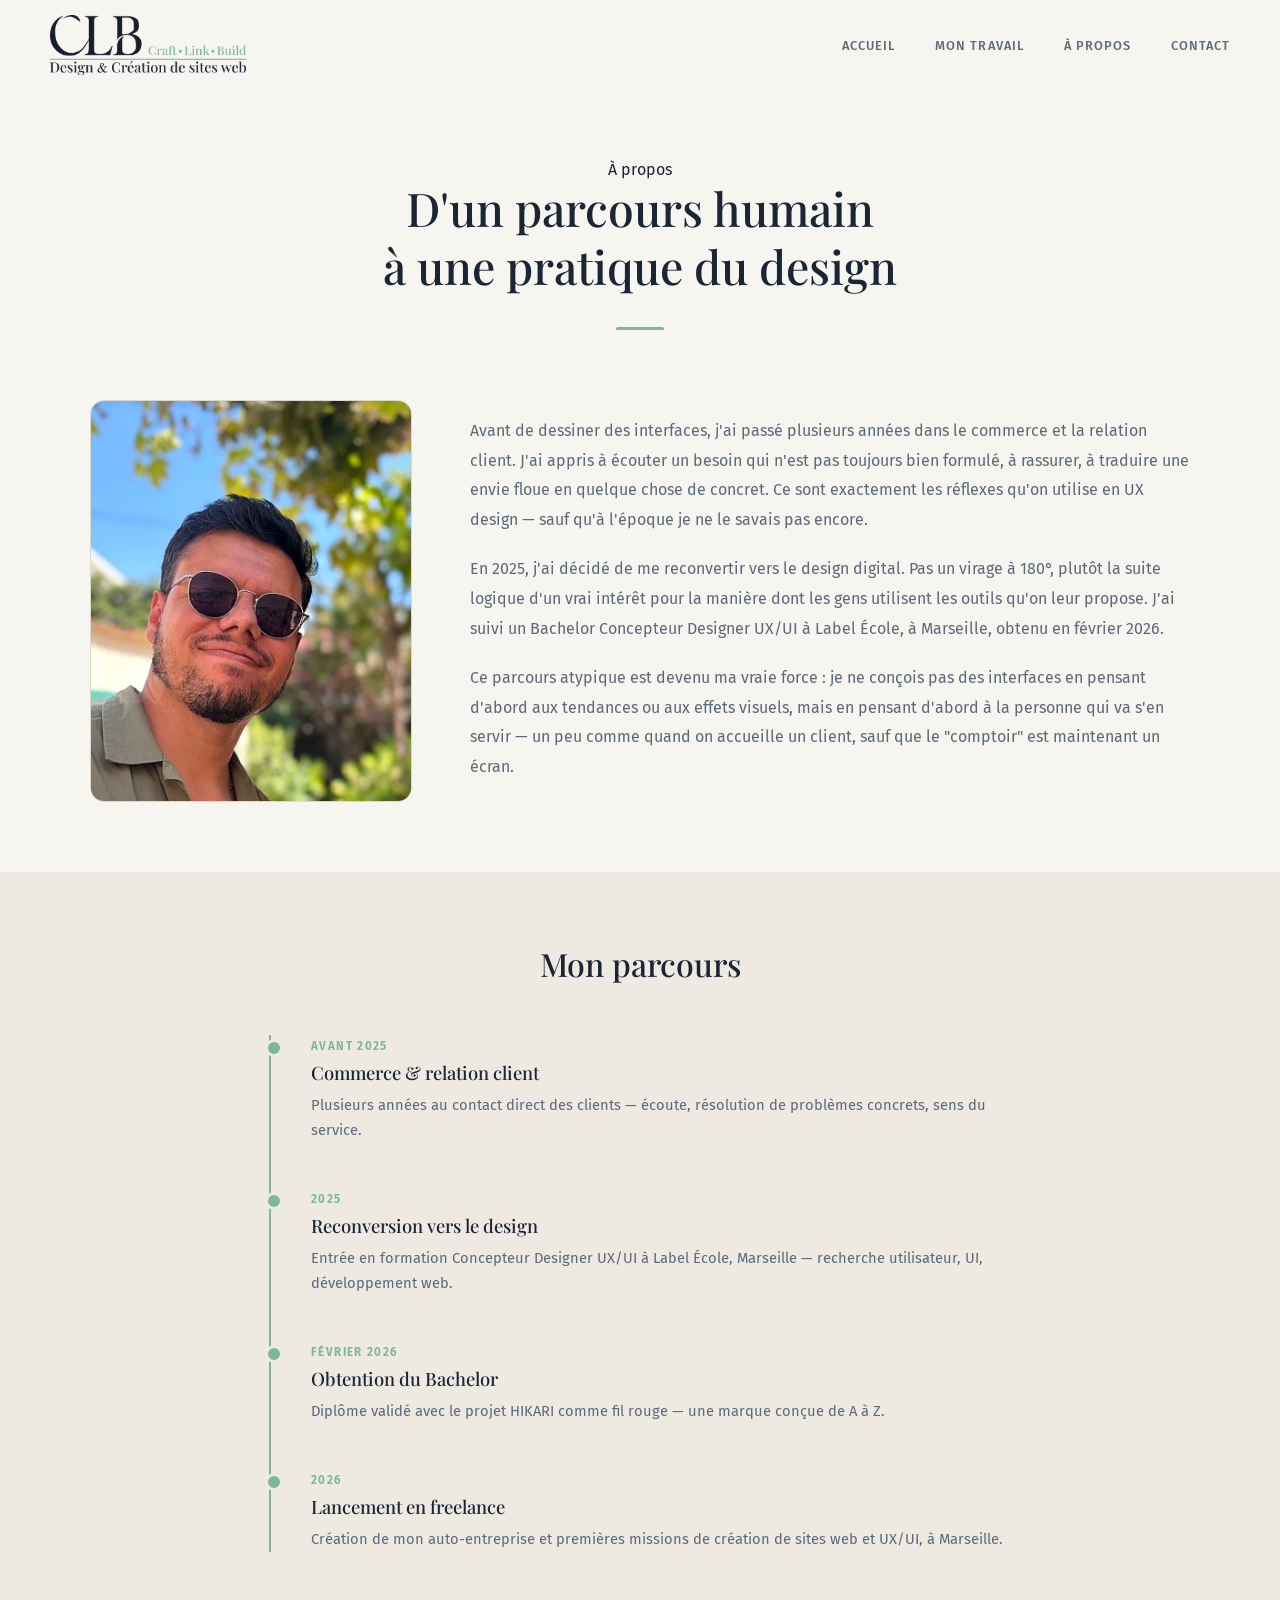
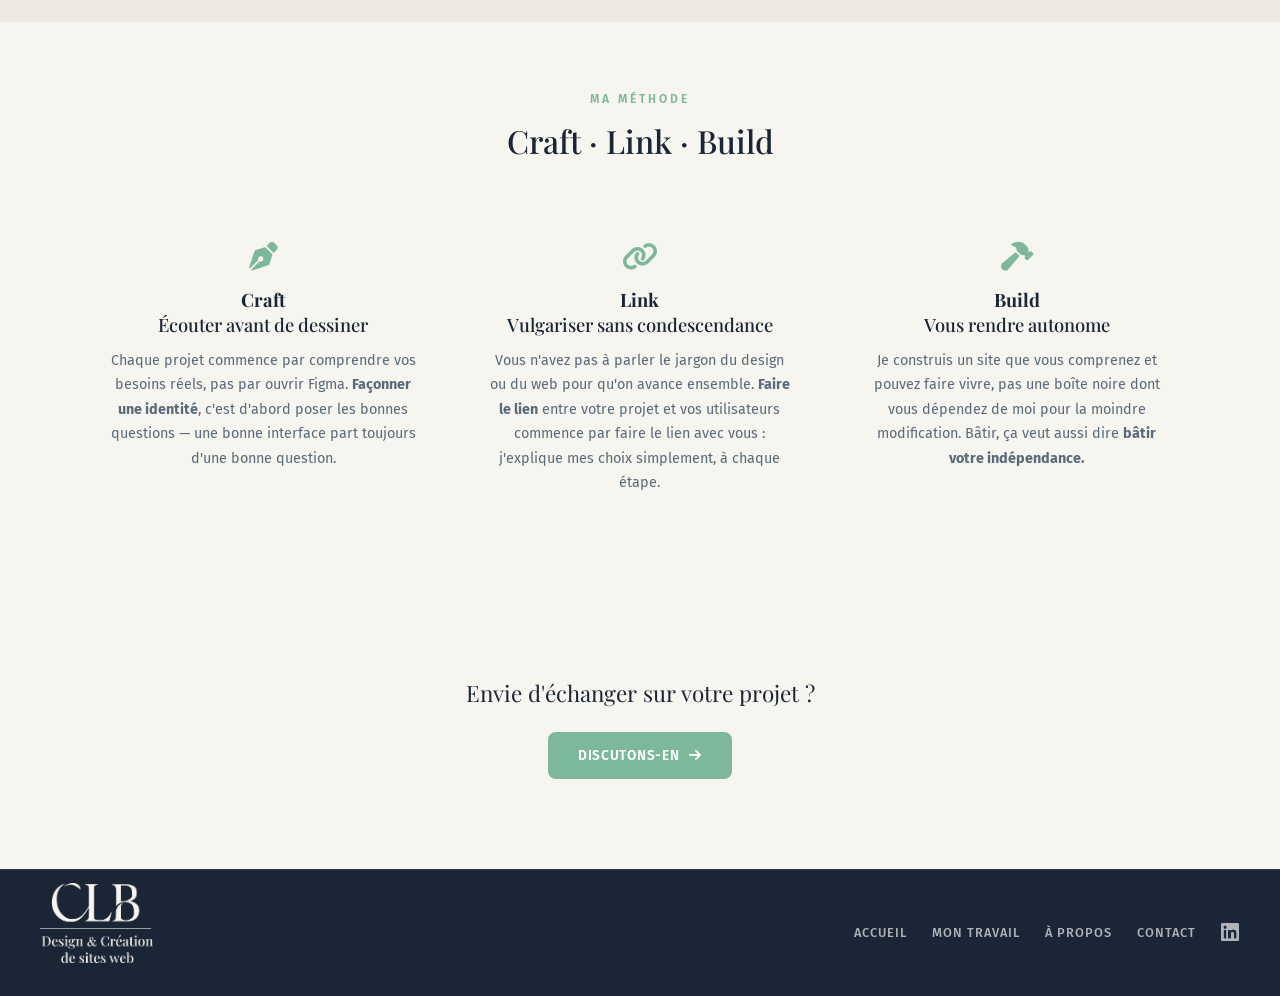
==== commit d6f4a87b: "détails textes" ====
--- a/a-propos.html
+++ b/a-propos.html
@@ -109,17 +109,17 @@
         <div class="value-item">
             <i class="fa-solid fa-pen-nib"></i>
             <h3><strong>Craft</strong><br>Écouter avant de dessiner</h3>
-            <p>Chaque projet commence par comprendre vos besoins réels, pas par ouvrir Figma. Façonner une identité, c'est d'abord poser les bonnes questions — une bonne interface part toujours d'une bonne question.</p>
+            <p>Chaque projet commence par comprendre vos besoins réels, pas par ouvrir Figma. <strong>Façonner une identité</strong>, c'est d'abord poser les bonnes questions — une bonne interface part toujours d'une bonne question.</p>
         </div>
         <div class="value-item">
             <i class="fa-solid fa-link"></i>
             <h3><strong>Link</strong><br>Vulgariser sans condescendance</h3>
-            <p>Vous n'avez pas à parler le jargon du design ou du web pour qu'on avance ensemble. Faire le lien entre votre projet et vos utilisateurs commence par faire le lien avec vous : j'explique mes choix simplement, à chaque étape.</p>
+            <p>Vous n'avez pas à parler le jargon du design ou du web pour qu'on avance ensemble. <strong>Faire le lien</strong> entre votre projet et vos utilisateurs commence par faire le lien avec vous : j'explique mes choix simplement, à chaque étape.</p>
         </div>
         <div class="value-item">
             <i class="fa-solid fa-hammer"></i>
             <h3><strong>Build</strong><br>Vous rendre autonome</h3>
-            <p>Je construis un site que vous comprenez et pouvez faire vivre, pas une boîte noire dont vous dépendez de moi pour la moindre modification. Bâtir, ça veut aussi dire bâtir votre indépendance.</p>
+            <p>Je construis un site que vous comprenez et pouvez faire vivre, pas une boîte noire dont vous dépendez de moi pour la moindre modification. Bâtir, ça veut aussi dire <strong>bâtir votre indépendance.</strong></p>
         </div>
     </div>
 </section>
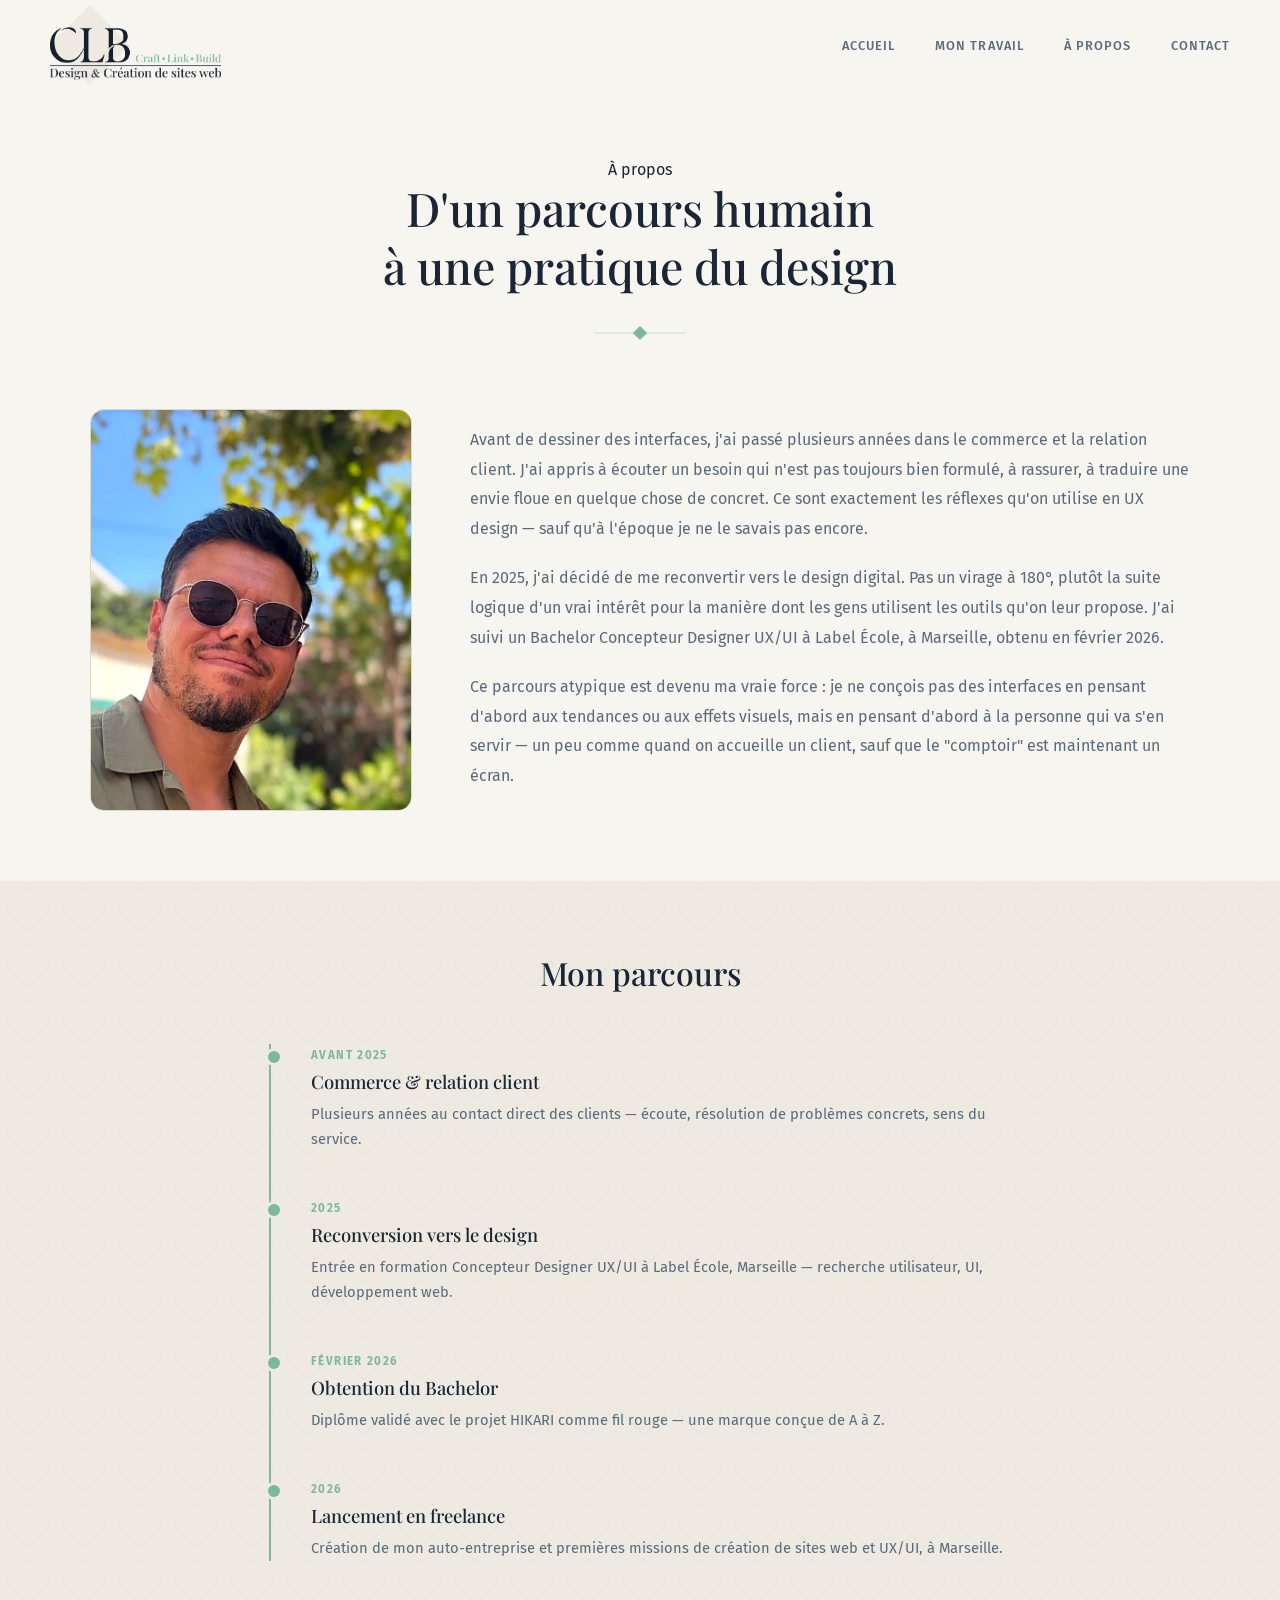
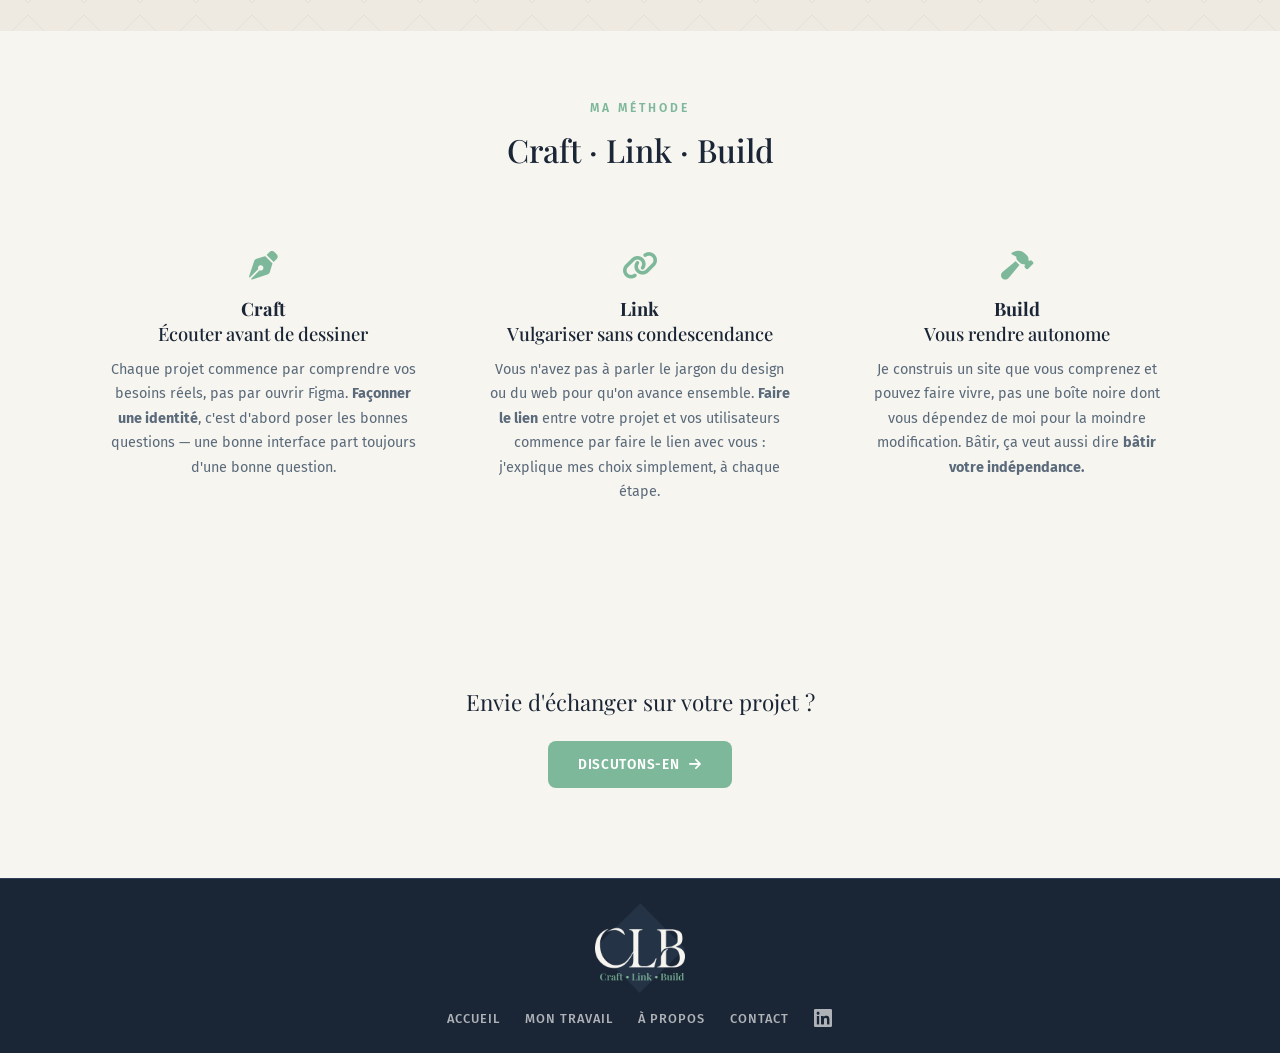
==== commit 303d23f3: "maj favicon" ====
--- a/a-propos.html
+++ b/a-propos.html
@@ -5,6 +5,8 @@
     <meta name="viewport" content="width=device-width, initial-scale=1.0">
     <meta name="description" content="À propos — Sofiane Colombo, Designer UX/UI & créateur de sites web, Marseille">
     <title>À propos — S. COLOMBO</title>
+
+    <link rel="icon" type="image/png" href="./asset/favicon-clb.png">
 
     <link rel="stylesheet" href="./style.css"/>
     <link rel="preconnect" href="https://fonts.googleapis.com">
--- a/style.css
+++ b/style.css
@@ -50,7 +50,7 @@
 }
 
 .header-logo img {
-    height: 60px;
+    height: 80px;
     width: auto;
     display: block;
 }
@@ -96,10 +96,11 @@
    ============================================= */
 footer {
     display: flex;
-    justify-content: space-between;
-    align-items: center;
-    height: 110px;
-    padding: 8px 40px;
+    flex-direction: column;
+    justify-content: center;
+    align-items: center;
+    gap: 12px;
+    padding: 24px 40px;
     background-color: var(--ardoise);
     border-top: 1px solid var(--ardoise-light);
     color: var(--texte-light);
@@ -109,13 +110,14 @@
 }
 
 .footer-logo img {
-    max-height: 80px; 
+    max-height: 90px;
     width: auto;
-    margin-bottom: 1rem;
 }
 
 .footer-links {
     display: flex;
+    flex-wrap: wrap;
+    justify-content: center;
     align-items: center;
     gap: 25px;
 }
@@ -369,6 +371,7 @@
    ============================================= */
 #home-method {
     background-color: var(--ivoire-mid);
+    background-image: url("data:image/svg+xml,%3Csvg xmlns='http://www.w3.org/2000/svg' width='56' height='56' viewBox='0 0 56 56'%3E%3Cpath d='M28 6 L50 28 L28 50 L6 28 Z' fill='none' stroke='%231A2535' stroke-opacity='0.05' stroke-width='1'/%3E%3C/svg%3E");
     padding: 80px 30px;
     text-align: center;
     border-top: 1px solid #DDD8CC;
@@ -428,8 +431,8 @@
     align-items: center;
     padding: 20px;
     background-color: var(--ivoire);
-    background-image: radial-gradient(#DDD8CC 1px, transparent 1px);
-    background-size: 20px 20px;
+    background-image: url("data:image/svg+xml,%3Csvg xmlns='http://www.w3.org/2000/svg' width='56' height='56' viewBox='0 0 56 56'%3E%3Cpath d='M28 6 L50 28 L28 50 L6 28 Z' fill='none' stroke='%231A2535' stroke-opacity='0.05' stroke-width='1'/%3E%3C/svg%3E");
+    background-size: 56px 56px;
 }
 
 .business-card {
@@ -600,11 +603,34 @@
 }
 
 .intro-divider {
-    width: 48px;
-    height: 3px;
+    position: relative;
+    width: 90px;
+    height: 12px;
+    margin: 2rem auto 0;
+}
+
+.intro-divider::before {
+    content: '';
+    position: absolute;
+    top: 50%;
+    left: 50%;
+    width: 10px;
+    height: 10px;
     background-color: var(--sauge);
-    margin: 2rem auto 0;
-    border-radius: 2px;
+    transform: translate(-50%, -50%) rotate(45deg);
+}
+
+.intro-divider::after {
+    content: '';
+    position: absolute;
+    top: 50%;
+    left: 0;
+    right: 0;
+    height: 1px;
+    background-color: var(--sauge);
+    opacity: 0.4;
+    transform: translateY(-50%);
+    z-index: -1;
 }
 
 #real-projects {
@@ -1237,6 +1263,7 @@
 
 #about-timeline {
     background-color: var(--ivoire-mid);
+    background-image: url("data:image/svg+xml,%3Csvg xmlns='http://www.w3.org/2000/svg' width='56' height='56' viewBox='0 0 56 56'%3E%3Cpath d='M28 6 L50 28 L28 50 L6 28 Z' fill='none' stroke='%231A2535' stroke-opacity='0.05' stroke-width='1'/%3E%3C/svg%3E");
     padding: 70px 30px;
 }
 
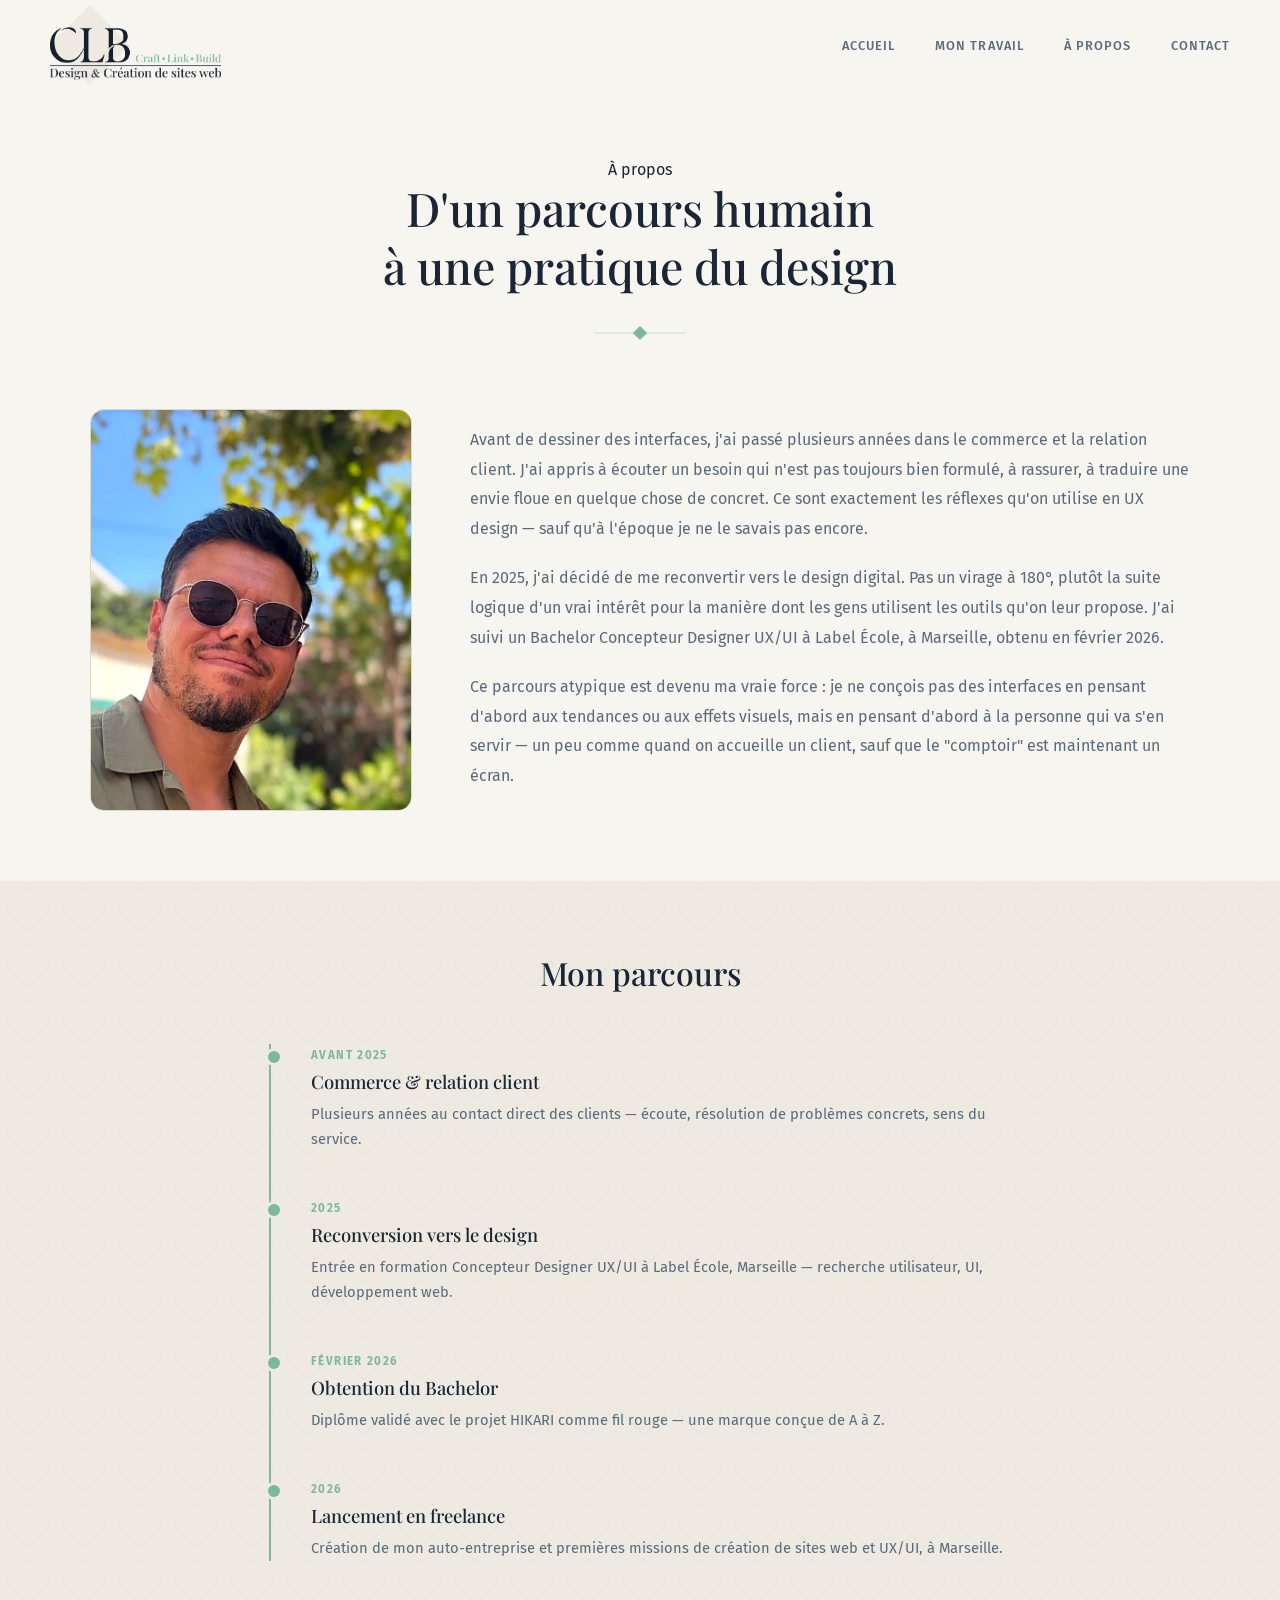
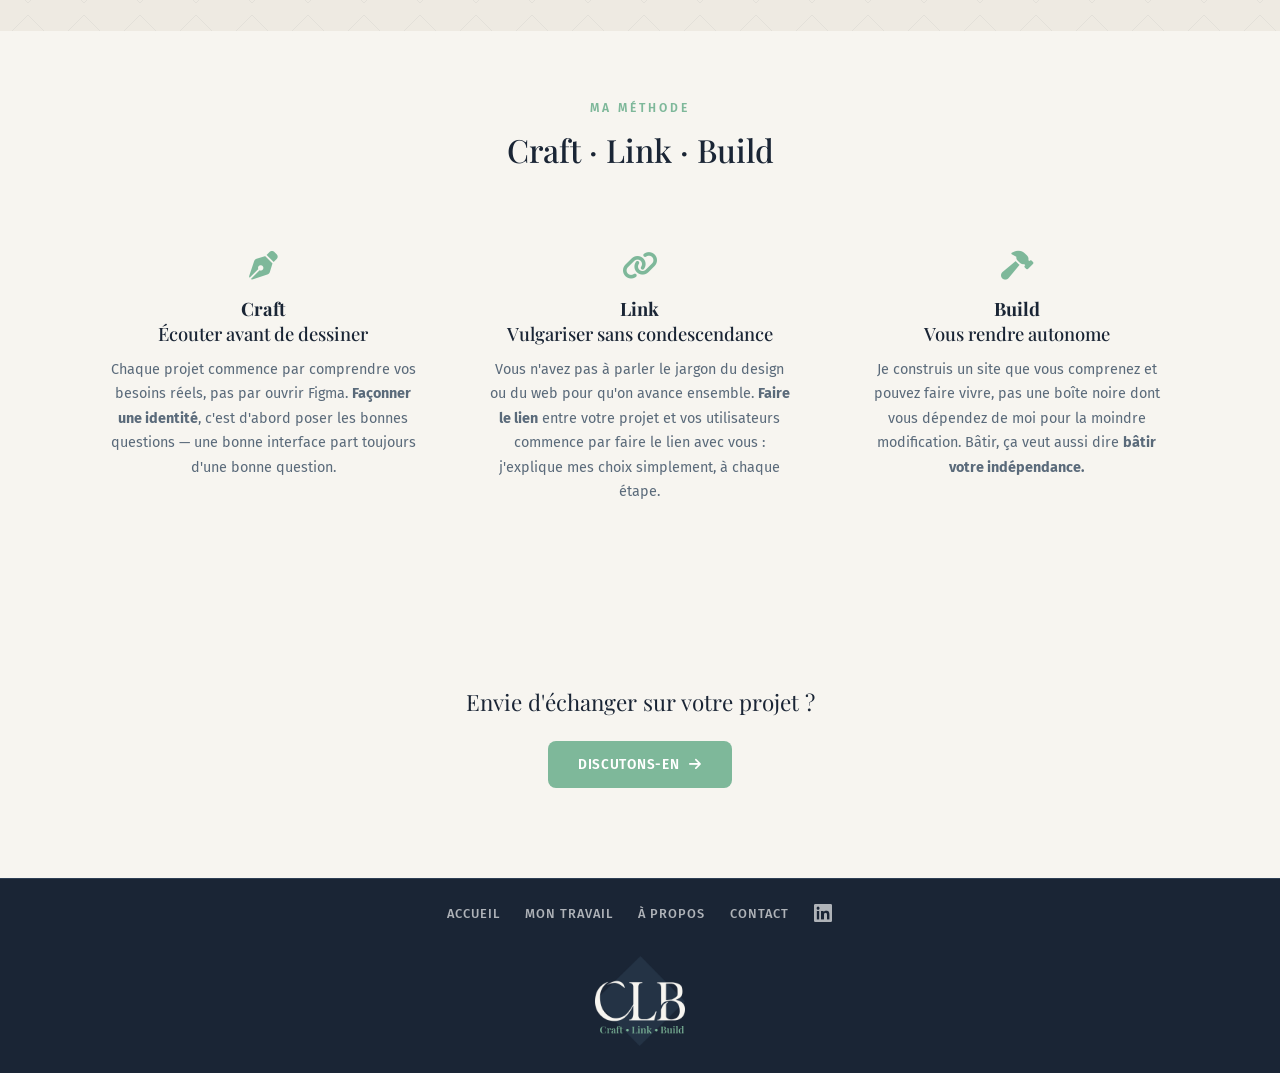
==== commit 16dcc66c: "maj footer" ====
--- a/a-propos.html
+++ b/a-propos.html
@@ -137,9 +137,7 @@
     </main>
 
     <footer>
-        <a href="./index.html" class="footer-logo">
-            <img src="./asset/logo-clb-footer.png" alt="Logo Sofiane Colombo">
-        </a>
+        
         <div class="footer-links">
             <a href="./index.html">Accueil</a>
             <a href="./travail.html">Mon travail</a>
@@ -149,6 +147,11 @@
                 <i class="fa-brands fa-linkedin"></i>
             </a>
         </div>
+
+        <a href="./index.html" class="footer-logo">
+            <img src="./asset/logo-clb-footer.png" alt="Logo Sofiane Colombo">
+        </a>
+        
     </footer>
 
 </body>
--- a/style.css
+++ b/style.css
@@ -99,7 +99,7 @@
     flex-direction: column;
     justify-content: center;
     align-items: center;
-    gap: 12px;
+    gap: 32px;
     padding: 24px 40px;
     background-color: var(--ardoise);
     border-top: 1px solid var(--ardoise-light);
@@ -125,7 +125,7 @@
 .footer-links a {
     text-decoration: none;
     color: var(--texte-light);
-    font-size: 0.8rem;
+    font-size: 0,9rem;
     font-weight: 500;
     letter-spacing: 1px;
     text-transform: uppercase;
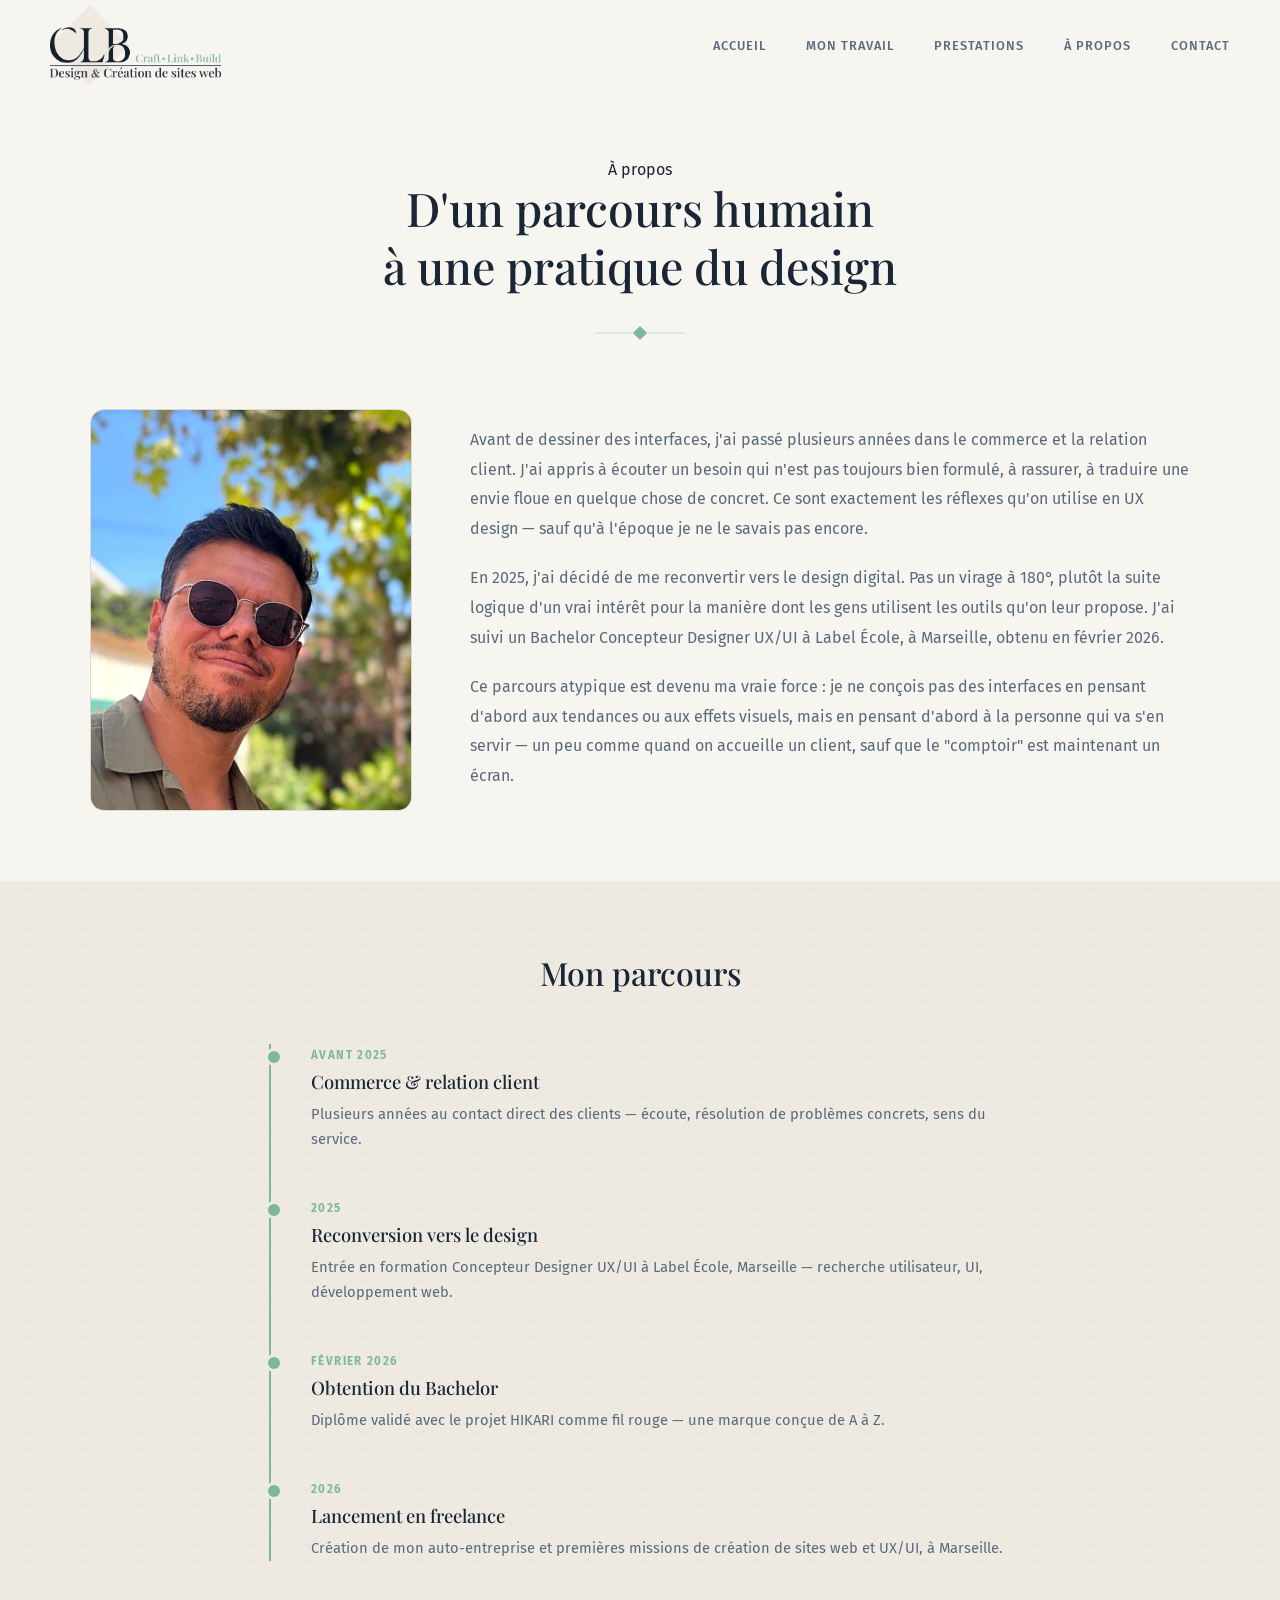
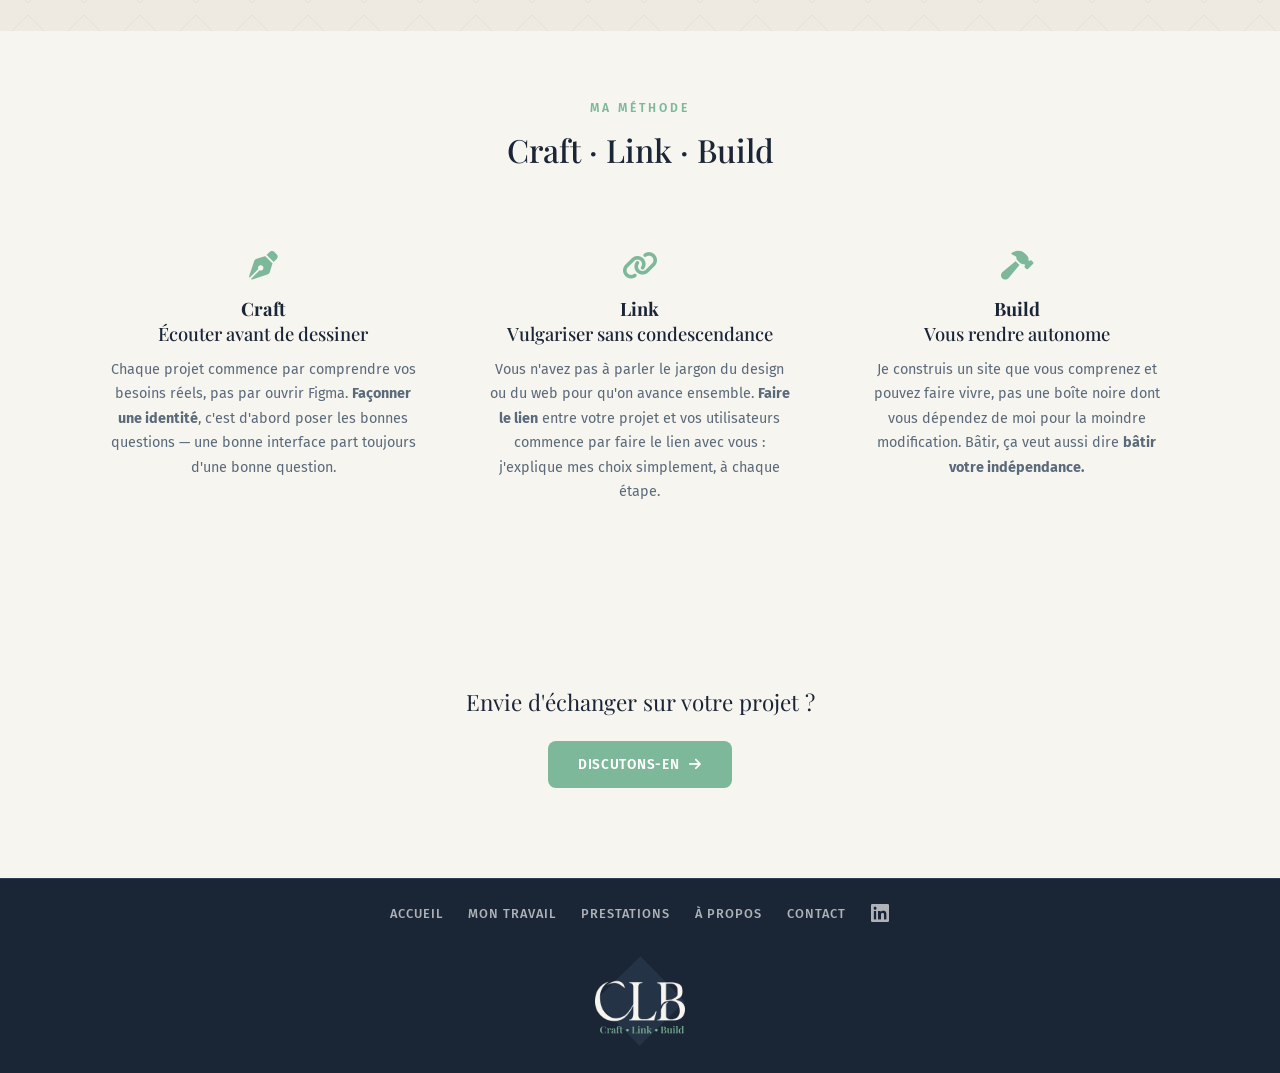
==== commit 21baf5a2: "Création page prestations" ====
--- a/a-propos.html
+++ b/a-propos.html
@@ -28,6 +28,7 @@
         <nav>
             <a href="./index.html">Accueil</a>
             <a href="./travail.html">Mon travail</a>
+            <a href="./prestations.html">Prestations</a>
             <a href="./a-propos.html">À propos</a>
             <a href="./contact.html">Contact</a>
         </nav>
@@ -141,6 +142,7 @@
         <div class="footer-links">
             <a href="./index.html">Accueil</a>
             <a href="./travail.html">Mon travail</a>
+            <a href="./prestations.html">Prestations</a>
             <a href="./a-propos.html">À propos</a>
             <a href="./contact.html">Contact</a>
             <a href="https://www.linkedin.com/in/sofiane-colombo-744582396/" target="_blank">
--- a/style.css
+++ b/style.css
@@ -1393,6 +1393,200 @@
 }
 
 /* =============================================
+   PAGE PRESTATIONS
+   ============================================= */
+html {
+    scroll-behavior: smooth;
+}
+
+#presta-hero {
+    text-align: center;
+    padding: 70px 20px 50px;
+    max-width: 760px;
+    margin: 0 auto;
+}
+
+.presta-eyebrow {
+    display: block;
+    font-family: "Fira Sans", sans-serif;
+    font-size: 0.75rem;
+    font-weight: 600;
+    letter-spacing: 0.25em;
+    text-transform: uppercase;
+    color: #3A7A5A;
+    margin-bottom: 16px;
+}
+
+#presta-hero h1 {
+    font-family: "Playfair Display", serif;
+    font-size: clamp(1.9rem, 4vw, 2.9rem);
+    font-weight: 500;
+    color: var(--ardoise);
+    line-height: 1.25;
+    margin: 0;
+}
+
+.presta-lead {
+    font-size: 1rem;
+    line-height: 1.75;
+    color: var(--texte-muted);
+    margin: 28px auto 0;
+    max-width: 620px;
+}
+
+.presta-anchors {
+    display: flex;
+    flex-wrap: wrap;
+    justify-content: center;
+    gap: 10px;
+    margin-top: 32px;
+}
+
+.presta-anchors a {
+    font-size: 0.78rem;
+    font-weight: 500;
+    letter-spacing: 0.06em;
+    text-decoration: none;
+    color: var(--ardoise);
+    padding: 8px 16px;
+    border: 1px solid #DDD8CC;
+    border-radius: 999px;
+    background-color: var(--blanc);
+    transition: border-color 0.3s ease, color 0.3s ease;
+}
+
+.presta-anchors a:hover {
+    border-color: var(--sauge);
+    color: #3A7A5A;
+}
+
+#presta-list {
+    max-width: 1000px;
+    margin: 0 auto;
+    padding: 20px 30px 60px;
+}
+
+.presta {
+    display: grid;
+    grid-template-columns: 1fr 1.6fr;
+    gap: 50px;
+    padding: 50px 0;
+    border-top: 1px solid #DDD8CC;
+    scroll-margin-top: 20px;
+}
+
+.presta-head i {
+    font-size: 1.8rem;
+    color: var(--sauge);
+    margin-bottom: 16px;
+    display: block;
+}
+
+.presta-head h2 {
+    font-family: "Playfair Display", serif;
+    font-size: 1.6rem;
+    color: var(--ardoise);
+    margin: 0 0 14px;
+}
+
+.presta-for {
+    font-size: 0.9rem;
+    line-height: 1.65;
+    font-style: italic;
+    color: var(--texte-muted);
+    margin: 0;
+}
+
+.presta-body p {
+    font-size: 0.98rem;
+    line-height: 1.75;
+    color: var(--texte);
+    margin: 0 0 20px;
+}
+
+.presta-body ul {
+    list-style: none;
+    margin: 0;
+    padding: 0;
+}
+
+.presta-body li {
+    position: relative;
+    padding: 9px 0 9px 26px;
+    font-size: 0.92rem;
+    line-height: 1.55;
+    color: var(--texte-muted);
+}
+
+.presta-body li::before {
+    content: '';
+    position: absolute;
+    left: 4px;
+    top: 17px;
+    width: 7px;
+    height: 7px;
+    background-color: var(--sauge);
+    transform: rotate(45deg);
+}
+
+
+.presta-link {
+    display: inline-flex;
+    align-items: center;
+    gap: 10px;
+    margin-top: 22px;
+    font-size: 0.8rem;
+    font-weight: 600;
+    letter-spacing: 0.06em;
+    text-transform: uppercase;
+    text-decoration: none;
+    color: #3A7A5A;
+    padding-bottom: 4px;
+    border-bottom: 1px solid var(--sauge);
+    transition: color 0.3s ease, gap 0.3s ease;
+}
+
+.presta-link:hover {
+    color: var(--ardoise);
+    gap: 14px;
+}
+
+#presta-combo {
+    background-color: var(--ivoire-mid);
+    text-align: center;
+    padding: 70px 30px;
+}
+
+#presta-combo h2 {
+    font-family: "Playfair Display", serif;
+    font-size: 2rem;
+    color: var(--ardoise);
+    margin: 0 0 20px;
+}
+
+#presta-combo p {
+    max-width: 620px;
+    margin: 0 auto;
+    font-size: 1rem;
+    line-height: 1.75;
+    color: var(--texte-muted);
+}
+
+#presta-combo a {
+    color: #3A7A5A;
+    font-weight: 600;
+    text-decoration: none;
+}
+
+@media (max-width: 768px) {
+    .presta {
+        grid-template-columns: 1fr;
+        gap: 20px;
+        padding: 40px 0;
+    }
+}
+
+/* =============================================
    RESPONSIVE
    ============================================= */
 @media (max-width: 1024px) {
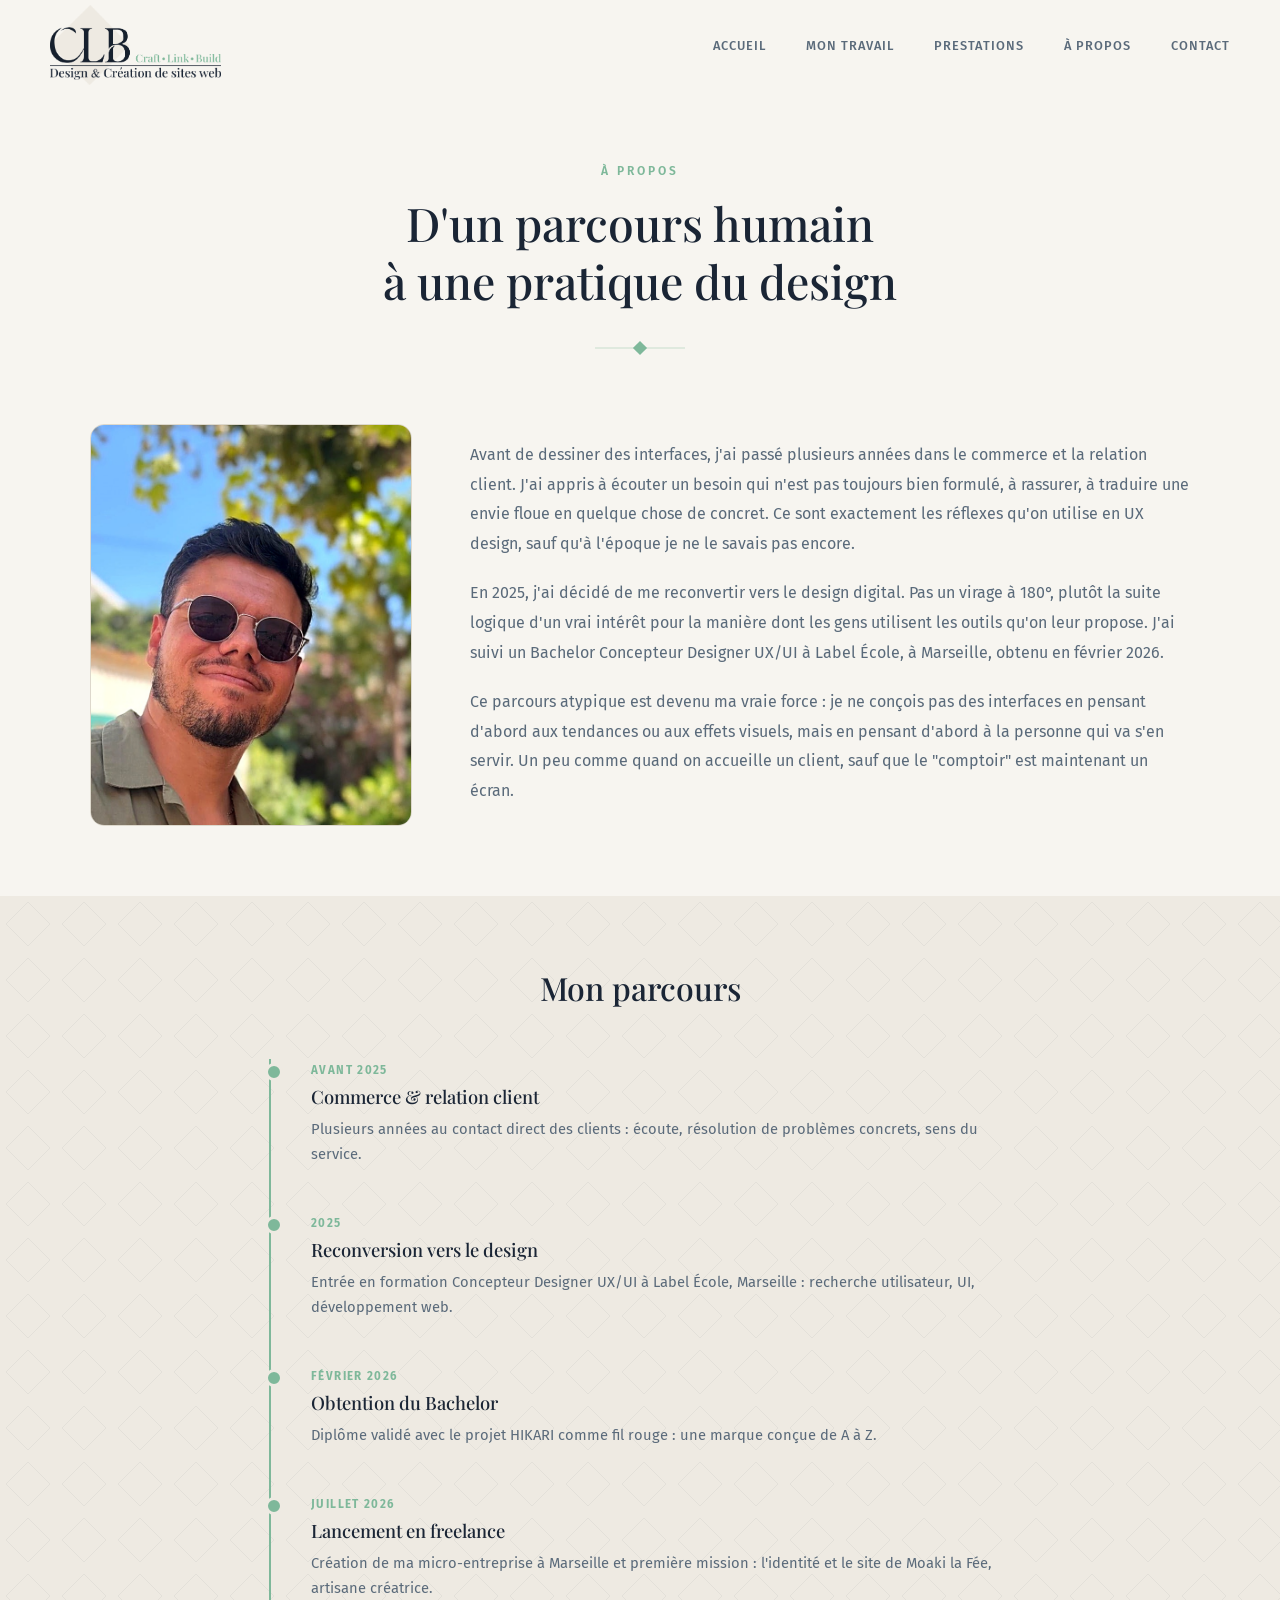
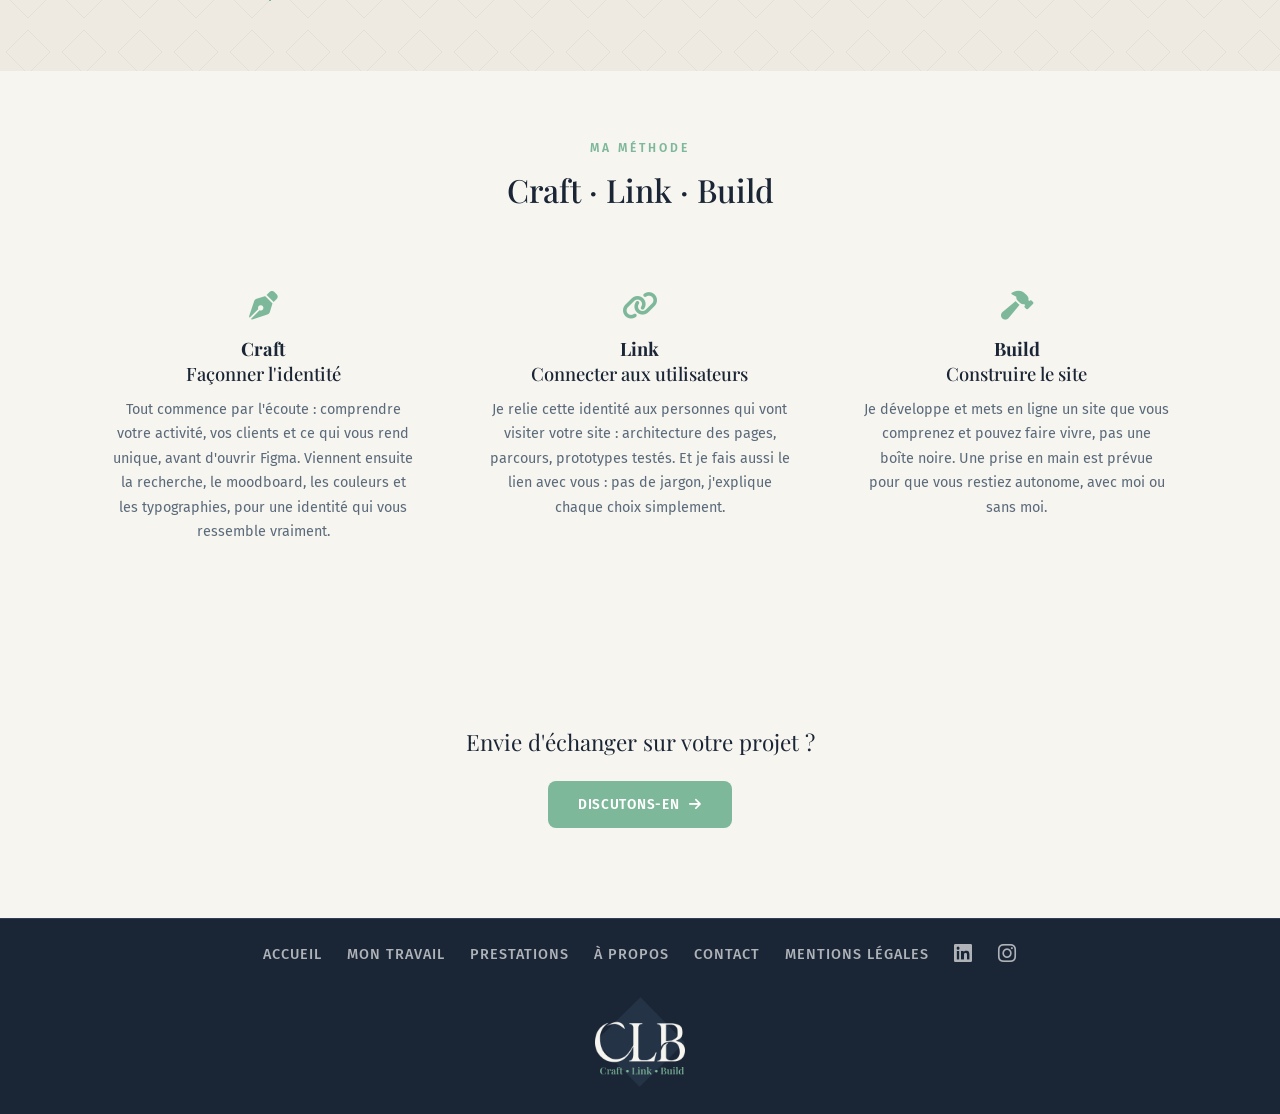
==== commit 98bd9867: "Update majeur - corrections diverses" ====
--- a/a-propos.html
+++ b/a-propos.html
@@ -3,19 +3,23 @@
 <head>
     <meta charset="UTF-8">
     <meta name="viewport" content="width=device-width, initial-scale=1.0">
-    <meta name="description" content="À propos — Sofiane Colombo, Designer UX/UI & créateur de sites web, Marseille">
-    <title>À propos — S. COLOMBO</title>
+    <meta name="description" content="À propos de Sofiane Colombo, designer UX/UI et créateur de sites web à Marseille : parcours, reconversion et méthode Craft · Link · Build.">
+    <meta property="og:type" content="website">
+    <meta property="og:locale" content="fr_FR">
+    <meta property="og:site_name" content="Sofiane Colombo | CLB">
+    <meta property="og:title" content="À propos | Sofiane Colombo">
+    <meta property="og:description" content="À propos de Sofiane Colombo, designer UX/UI et créateur de sites web à Marseille : parcours, reconversion et méthode Craft · Link · Build.">
+    <meta property="og:url" content="https://colombo-s.github.io/freelance/a-propos.html">
+    <meta property="og:image" content="https://colombo-s.github.io/freelance/asset/logo-clb-header.png">
+    <meta name="twitter:card" content="summary_large_image">
+    <title>À propos | Sofiane Colombo</title>
 
     <link rel="icon" type="image/png" href="./asset/favicon-clb.png">
 
     <link rel="stylesheet" href="./style.css"/>
     <link rel="preconnect" href="https://fonts.googleapis.com">
     <link rel="preconnect" href="https://fonts.gstatic.com" crossorigin>
-    <link href="https://fonts.googleapis.com/css2?family=Fira+Sans:wght@300;400;600&family=Playfair+Display:ital,wght@0,400;0,600;0,700;0,800;1,400&display=swap" rel="stylesheet">
-    <link rel='stylesheet' href='https://cdn-uicons.flaticon.com/2.1.0/uicons-regular-rounded/css/uicons-regular-rounded.css'>
-    <link rel='stylesheet' href='https://cdn-uicons.flaticon.com/2.1.0/uicons-brands/css/uicons-brands.css'>
-    <link rel='stylesheet' href='https://cdn-uicons.flaticon.com/2.1.0/uicons-solid-straight/css/uicons-solid-straight.css'>
-    <link rel='stylesheet' href='https://cdn-uicons.flaticon.com/2.1.0/uicons-thin-rounded/css/uicons-thin-rounded.css'>
+    <link href="https://fonts.googleapis.com/css2?family=Fira+Sans:wght@300;400;500;600;700&family=Playfair+Display:ital,wght@0,400;0,500;0,600;0,700;0,800;1,400&display=swap" rel="stylesheet">
     <link rel="stylesheet" href="https://cdnjs.cloudflare.com/ajax/libs/font-awesome/6.5.0/css/all.min.css">
 </head>
 
@@ -53,13 +57,13 @@
                 </div>
                 <div class="about-text">
                     <p>
-                        Avant de dessiner des interfaces, j'ai passé plusieurs années dans le commerce et la relation client. J'ai appris à écouter un besoin qui n'est pas toujours bien formulé, à rassurer, à traduire une envie floue en quelque chose de concret. Ce sont exactement les réflexes qu'on utilise en UX design — sauf qu'à l'époque je ne le savais pas encore.
+                        Avant de dessiner des interfaces, j'ai passé plusieurs années dans le commerce et la relation client. J'ai appris à écouter un besoin qui n'est pas toujours bien formulé, à rassurer, à traduire une envie floue en quelque chose de concret. Ce sont exactement les réflexes qu'on utilise en UX design, sauf qu'à l'époque je ne le savais pas encore.
                     </p>
                     <p>
                         En 2025, j'ai décidé de me reconvertir vers le design digital. Pas un virage à 180°, plutôt la suite logique d'un vrai intérêt pour la manière dont les gens utilisent les outils qu'on leur propose. J'ai suivi un Bachelor Concepteur Designer UX/UI à Label École, à Marseille, obtenu en février 2026.
                     </p>
                     <p>
-                        Ce parcours atypique est devenu ma vraie force : je ne conçois pas des interfaces en pensant d'abord aux tendances ou aux effets visuels, mais en pensant d'abord à la personne qui va s'en servir — un peu comme quand on accueille un client, sauf que le "comptoir" est maintenant un écran.
+                        Ce parcours atypique est devenu ma vraie force : je ne conçois pas des interfaces en pensant d'abord aux tendances ou aux effets visuels, mais en pensant d'abord à la personne qui va s'en servir. Un peu comme quand on accueille un client, sauf que le "comptoir" est maintenant un écran.
                     </p>
                 </div>
             </div>
@@ -74,7 +78,7 @@
                     <div class="timeline-content">
                         <span class="timeline-date">Avant 2025</span>
                         <h3>Commerce & relation client</h3>
-                        <p>Plusieurs années au contact direct des clients — écoute, résolution de problèmes concrets, sens du service.</p>
+                        <p>Plusieurs années au contact direct des clients : écoute, résolution de problèmes concrets, sens du service.</p>
                     </div>
                 </div>
                 <div class="timeline-item">
@@ -82,7 +86,7 @@
                     <div class="timeline-content">
                         <span class="timeline-date">2025</span>
                         <h3>Reconversion vers le design</h3>
-                        <p>Entrée en formation Concepteur Designer UX/UI à Label École, Marseille — recherche utilisateur, UI, développement web.</p>
+                        <p>Entrée en formation Concepteur Designer UX/UI à Label École, Marseille : recherche utilisateur, UI, développement web.</p>
                     </div>
                 </div>
                 <div class="timeline-item">
@@ -90,15 +94,15 @@
                     <div class="timeline-content">
                         <span class="timeline-date">Février 2026</span>
                         <h3>Obtention du Bachelor</h3>
-                        <p>Diplôme validé avec le projet HIKARI comme fil rouge — une marque conçue de A à Z.</p>
+                        <p>Diplôme validé avec le projet HIKARI comme fil rouge : une marque conçue de A à Z.</p>
                     </div>
                 </div>
                 <div class="timeline-item">
                     <div class="timeline-dot"></div>
                     <div class="timeline-content">
-                        <span class="timeline-date">2026</span>
+                        <span class="timeline-date">Juillet 2026</span>
                         <h3>Lancement en freelance</h3>
-                        <p>Création de mon auto-entreprise et premières missions de création de sites web et UX/UI, à Marseille.</p>
+                        <p>Création de ma micro-entreprise à Marseille et première mission : l'identité et le site de Moaki la Fée, artisane créatrice.</p>
                     </div>
                 </div>
             </div>
@@ -106,26 +110,26 @@
 
         <!-- APPROCHE -->
         <section id="about-values">
-    <span class="eyebrow">Ma méthode</span>
-    <h2>Craft · Link · Build</h2>
-    <div class="values-grid">
-        <div class="value-item">
-            <i class="fa-solid fa-pen-nib"></i>
-            <h3><strong>Craft</strong><br>Écouter avant de dessiner</h3>
-            <p>Chaque projet commence par comprendre vos besoins réels, pas par ouvrir Figma. <strong>Façonner une identité</strong>, c'est d'abord poser les bonnes questions — une bonne interface part toujours d'une bonne question.</p>
-        </div>
-        <div class="value-item">
-            <i class="fa-solid fa-link"></i>
-            <h3><strong>Link</strong><br>Vulgariser sans condescendance</h3>
-            <p>Vous n'avez pas à parler le jargon du design ou du web pour qu'on avance ensemble. <strong>Faire le lien</strong> entre votre projet et vos utilisateurs commence par faire le lien avec vous : j'explique mes choix simplement, à chaque étape.</p>
-        </div>
-        <div class="value-item">
-            <i class="fa-solid fa-hammer"></i>
-            <h3><strong>Build</strong><br>Vous rendre autonome</h3>
-            <p>Je construis un site que vous comprenez et pouvez faire vivre, pas une boîte noire dont vous dépendez de moi pour la moindre modification. Bâtir, ça veut aussi dire <strong>bâtir votre indépendance.</strong></p>
-        </div>
-    </div>
-</section>
+            <span class="eyebrow">Ma méthode</span>
+            <h2>Craft · Link · Build</h2>
+            <div class="values-grid">
+                <div class="value-item">
+                    <i class="fa-solid fa-pen-nib"></i>
+                    <h3><strong>Craft</strong><br>Façonner l'identité</h3>
+                    <p>Tout commence par l'écoute : comprendre votre activité, vos clients et ce qui vous rend unique, avant d'ouvrir Figma. Viennent ensuite la recherche, le moodboard, les couleurs et les typographies, pour une identité qui vous ressemble vraiment.</p>
+                </div>
+                <div class="value-item">
+                    <i class="fa-solid fa-link"></i>
+                    <h3><strong>Link</strong><br>Connecter aux utilisateurs</h3>
+                    <p>Je relie cette identité aux personnes qui vont visiter votre site : architecture des pages, parcours, prototypes testés. Et je fais aussi le lien avec vous : pas de jargon, j'explique chaque choix simplement.</p>
+                </div>
+                <div class="value-item">
+                    <i class="fa-solid fa-hammer"></i>
+                    <h3><strong>Build</strong><br>Construire le site</h3>
+                    <p>Je développe et mets en ligne un site que vous comprenez et pouvez faire vivre, pas une boîte noire. Une prise en main est prévue pour que vous restiez autonome, avec moi ou sans moi.</p>
+                </div>
+            </div>
+        </section>
 
         <!-- CTA -->
         <section id="about-cta">
@@ -145,8 +149,12 @@
             <a href="./prestations.html">Prestations</a>
             <a href="./a-propos.html">À propos</a>
             <a href="./contact.html">Contact</a>
-            <a href="https://www.linkedin.com/in/sofiane-colombo-744582396/" target="_blank">
+            <a href="./mentions-legales.html">Mentions légales</a>
+            <a href="https://www.linkedin.com/in/sofiane-colombo-744582396/" target="_blank" rel="noopener" aria-label="LinkedIn">
                 <i class="fa-brands fa-linkedin"></i>
+            </a>
+            <a href="https://www.instagram.com/clb.webdesign/" target="_blank" rel="noopener" aria-label="Instagram">
+                <i class="fa-brands fa-instagram"></i>
             </a>
         </div>
 
--- a/style.css
+++ b/style.css
@@ -8,9 +8,11 @@
     --sauge: #7EB89A;
     --sauge-light: #A8D4BC;
     --sauge-dim: rgba(126, 184, 154, 0.15);
+    --vert-fonce: #3A7A5A;
     --blanc: #FFFFFF;
     --ivoire: #F7F5F0;
     --ivoire-mid: #EEEAE2;
+    --bordure: #DDD8CC;
     --texte: #1A2535;
     --texte-muted: #5A6A7A;
     --texte-light: rgba(255, 255, 255, 0.65);
@@ -19,6 +21,10 @@
 /* =============================================
    BASE
    ============================================= */
+html {
+    scroll-behavior: smooth;
+}
+
 body {
     margin: 0;
     padding: 0;
@@ -125,7 +131,7 @@
 .footer-links a {
     text-decoration: none;
     color: var(--texte-light);
-    font-size: 0,9rem;
+    font-size: 0.9rem;
     font-weight: 500;
     letter-spacing: 1px;
     text-transform: uppercase;
@@ -162,7 +168,7 @@
 }
 
 .hero-cta:hover {
-    background-color: #3A7A5A;
+    background-color: var(--vert-fonce);
     transform: translateY(-2px);
 }
 
@@ -170,7 +176,7 @@
     text-align: center;
     margin-top: 50px;
     padding-top: 40px;
-    border-top: 1px solid #DDD8CC;
+    border-top: 1px solid var(--bordure);
 }
 
 .bottom-cta-text {
@@ -184,7 +190,7 @@
     display: inline-flex;
     align-items: center;
     gap: 10px;
-    background-color: #3A7A5A;
+    background-color: var(--vert-fonce);
     color: var(--blanc);
     padding: 14px 28px;
     border-radius: 8px;
@@ -330,7 +336,6 @@
 }
 
 /* Lien sous laptop */
-
 .hero-visual-col {
     display: flex;
     flex-direction: column;
@@ -363,7 +368,7 @@
 
 .hero-below-link:hover {
     gap: 14px;
-    color: #3A7A5A;
+    color: var(--vert-fonce);
 }
 
 /* =============================================
@@ -374,7 +379,7 @@
     background-image: url("data:image/svg+xml,%3Csvg xmlns='http://www.w3.org/2000/svg' width='56' height='56' viewBox='0 0 56 56'%3E%3Cpath d='M28 6 L50 28 L28 50 L6 28 Z' fill='none' stroke='%231A2535' stroke-opacity='0.05' stroke-width='1'/%3E%3C/svg%3E");
     padding: 80px 30px;
     text-align: center;
-    border-top: 1px solid #DDD8CC;
+    border-top: 1px solid var(--bordure);
 }
 
 #home-method .eyebrow {
@@ -447,7 +452,7 @@
     position: relative;
 }
 
-.card-header h3 {
+.card-header h1 {
     margin: 0;
     font-size: 1.8rem;
     color: var(--ardoise);
@@ -461,6 +466,7 @@
     font-weight: 600;
     font-size: 0.9rem;
     display: block;
+    margin-top: 8px;
     margin-bottom: 15px;
 }
 
@@ -470,7 +476,7 @@
     margin-top: 8px;
     gap: 8px;
     background-color: rgba(126, 184, 154, 0.1);
-    color: #3A7A5A;
+    color: var(--vert-fonce);
     padding: 5px 12px;
     border-radius: 20px;
     font-size: 0.8rem;
@@ -546,13 +552,16 @@
 }
 
 .card-footer {
+    display: flex;
+    justify-content: center;
+    gap: 28px;
     margin-top: 30px;
 }
 
 .card-footer a {
     color: var(--sauge);
     text-decoration: none;
-    font-weight: bold;
+    font-weight: 700;
     display: flex;
     justify-content: center;
     align-items: center;
@@ -574,7 +583,8 @@
     margin: 0 auto;
 }
 
-#real-intro .eyebrow {
+#real-intro .eyebrow,
+#about-hero .eyebrow {
     display: inline-block;
     font-family: "Fira Sans", sans-serif;
     font-size: 0.75rem;
@@ -645,11 +655,10 @@
 .real-block {
     display: grid;
     grid-template-columns: 1fr 1fr;
-    border: 1px solid #DDD8CC;
+    border: 1px solid var(--bordure);
     border-radius: 15px;
     overflow: hidden;
     background-color: var(--blanc);
-    max-height: 680px;
     opacity: 0;
     transform: translateY(30px);
     transition: opacity 0.6s ease, transform 0.6s ease, border-color 0.3s ease;
@@ -677,8 +686,14 @@
     position: relative;
     overflow: hidden;
     background-color: var(--ivoire-mid);
-    min-height: 340px;
-    max-height: 650px;
+    min-height: 420px;
+}
+
+/* Le média s'adapte à la hauteur du texte, sans jamais l'imposer */
+.real-media img,
+.real-media video {
+    position: absolute;
+    inset: 0;
 }
 
 .real-media img {
@@ -755,6 +770,7 @@
     text-transform: uppercase;
     padding: 4px 10px;
     border-radius: 4px;
+    z-index: 1;
 }
 
 .real-content {
@@ -771,8 +787,7 @@
     background-color: var(--ardoise);
 }
 
-.real-content--light h2,
-.real-content--light .real-content h2 {
+.real-content--light h2 {
     color: var(--blanc) !important;
 }
 
@@ -845,7 +860,7 @@
     text-transform: uppercase;
     padding: 4px 10px;
     border: 1px solid rgba(126, 184, 154, 0.5);
-    color: #3A7A5A;
+    color: var(--vert-fonce);
     border-radius: 4px;
     background-color: rgba(126, 184, 154, 0.08);
     transition: background-color 0.2s, border-color 0.2s;
@@ -873,7 +888,7 @@
 
 .real-link:hover {
     gap: 14px;
-    color: #3A7A5A;
+    color: var(--vert-fonce);
 }
 
 .project-meta {
@@ -882,7 +897,7 @@
     justify-content: center;
     gap: 0;
     margin-top: 40px;
-    border: 1px solid #DDD8CC;
+    border: 1px solid var(--bordure);
     border-radius: 12px;
     overflow: hidden;
     max-width: 760px;
@@ -897,7 +912,7 @@
     flex-direction: column;
     gap: 6px;
     padding: 20px 24px;
-    border-right: 1px solid #DDD8CC;
+    border-right: 1px solid var(--bordure);
     text-align: center;
 }
 
@@ -1042,7 +1057,7 @@
 .hub-card {
     display: flex;
     flex-direction: column;
-    border: 1px solid #DDD8CC;
+    border: 1px solid var(--bordure);
     border-radius: 15px;
     overflow: hidden;
     text-decoration: none;
@@ -1224,7 +1239,7 @@
     border-radius: 14px;
     overflow: hidden;
     background-color: var(--ivoire-mid);
-    border: 1px solid #DDD8CC;
+    border: 1px solid var(--bordure);
 }
 
 .about-portrait-frame img {
@@ -1336,6 +1351,18 @@
     margin: 0 auto;
 }
 
+#about-values .eyebrow {
+    display: block;
+    text-align: center;
+    font-family: "Fira Sans", sans-serif;
+    font-size: 0.75rem;
+    font-weight: 600;
+    letter-spacing: 0.25em;
+    text-transform: uppercase;
+    color: var(--sauge);
+    margin-bottom: 0.8rem;
+}
+
 .values-grid {
     display: grid;
     grid-template-columns: repeat(3, 1fr);
@@ -1380,25 +1407,9 @@
     margin-bottom: 24px;
 }
 
-#about-values .eyebrow {
-    display: block;
-    text-align: center;
-    font-family: "Fira Sans", sans-serif;
-    font-size: 0.75rem;
-    font-weight: 600;
-    letter-spacing: 0.25em;
-    text-transform: uppercase;
-    color: var(--sauge);
-    margin-bottom: 0.8rem;
-}
-
 /* =============================================
    PAGE PRESTATIONS
    ============================================= */
-html {
-    scroll-behavior: smooth;
-}
-
 #presta-hero {
     text-align: center;
     padding: 70px 20px 50px;
@@ -1413,7 +1424,7 @@
     font-weight: 600;
     letter-spacing: 0.25em;
     text-transform: uppercase;
-    color: #3A7A5A;
+    color: var(--vert-fonce);
     margin-bottom: 16px;
 }
 
@@ -1449,7 +1460,7 @@
     text-decoration: none;
     color: var(--ardoise);
     padding: 8px 16px;
-    border: 1px solid #DDD8CC;
+    border: 1px solid var(--bordure);
     border-radius: 999px;
     background-color: var(--blanc);
     transition: border-color 0.3s ease, color 0.3s ease;
@@ -1457,22 +1468,25 @@
 
 .presta-anchors a:hover {
     border-color: var(--sauge);
-    color: #3A7A5A;
+    color: var(--vert-fonce);
 }
 
 #presta-list {
-    max-width: 1000px;
-    margin: 0 auto;
-    padding: 20px 30px 60px;
+    padding: 0;
+    border-top: 1px solid var(--bordure);
 }
 
 .presta {
     display: grid;
     grid-template-columns: 1fr 1.6fr;
     gap: 50px;
-    padding: 50px 0;
-    border-top: 1px solid #DDD8CC;
+    padding: 60px max(30px, calc((100% - 1000px) / 2));
     scroll-margin-top: 20px;
+}
+
+.presta:nth-child(even) {
+    background-color: var(--ivoire-mid);
+    background-image: url("data:image/svg+xml,%3Csvg xmlns='http://www.w3.org/2000/svg' width='56' height='56' viewBox='0 0 56 56'%3E%3Cpath d='M28 6 L50 28 L28 50 L6 28 Z' fill='none' stroke='%231A2535' stroke-opacity='0.05' stroke-width='1'/%3E%3C/svg%3E");
 }
 
 .presta-head i {
@@ -1529,7 +1543,6 @@
     transform: rotate(45deg);
 }
 
-
 .presta-link {
     display: inline-flex;
     align-items: center;
@@ -1540,7 +1553,7 @@
     letter-spacing: 0.06em;
     text-transform: uppercase;
     text-decoration: none;
-    color: #3A7A5A;
+    color: var(--vert-fonce);
     padding-bottom: 4px;
     border-bottom: 1px solid var(--sauge);
     transition: color 0.3s ease, gap 0.3s ease;
@@ -1573,17 +1586,48 @@
 }
 
 #presta-combo a {
-    color: #3A7A5A;
+    color: var(--vert-fonce);
     font-weight: 600;
     text-decoration: none;
 }
 
-@media (max-width: 768px) {
-    .presta {
-        grid-template-columns: 1fr;
-        gap: 20px;
-        padding: 40px 0;
-    }
+/* =============================================
+   PAGE MENTIONS LÉGALES
+   ============================================= */
+.legal {
+    max-width: 760px;
+    margin: 0 auto;
+    padding: 10px 30px 90px;
+}
+
+.legal h2 {
+    font-family: "Playfair Display", serif;
+    font-size: 1.35rem;
+    color: var(--ardoise);
+    margin: 40px 0 12px;
+}
+
+.legal p {
+    font-size: 0.95rem;
+    line-height: 1.8;
+    color: var(--texte-muted);
+    margin: 0 0 14px;
+}
+
+.legal a {
+    color: var(--vert-fonce);
+    text-decoration: none;
+    font-weight: 500;
+}
+
+.legal a:hover {
+    color: var(--ardoise);
+}
+
+.legal-update {
+    margin-top: 40px !important;
+    font-size: 0.8rem !important;
+    font-style: italic;
 }
 
 /* =============================================
@@ -1623,12 +1667,11 @@
     .real-block,
     .real-block--alt {
         grid-template-columns: 1fr;
-        max-height: none;
         overflow: visible;
     }
     .real-media {
-        min-height: 220px;
-        max-height: 280px;
+        min-height: 0;
+        height: 280px;
     }
     .real-content {
         padding: 1.5rem;
@@ -1661,6 +1704,11 @@
     }
     .timeline-dot {
         left: -36px;
+    }
+    .presta {
+        grid-template-columns: 1fr;
+        gap: 20px;
+        padding: 40px 24px;
     }
 }
 
@@ -1679,10 +1727,6 @@
         row-gap: 12px;
     }
 
-    .header-name {
-        font-size: 1.05rem;
-    }
-
     header nav {
         width: 100%;
         justify-content: space-between;
@@ -1694,4 +1738,4 @@
         text-align: center;
         line-height: 1.3;
     }
-}+}
